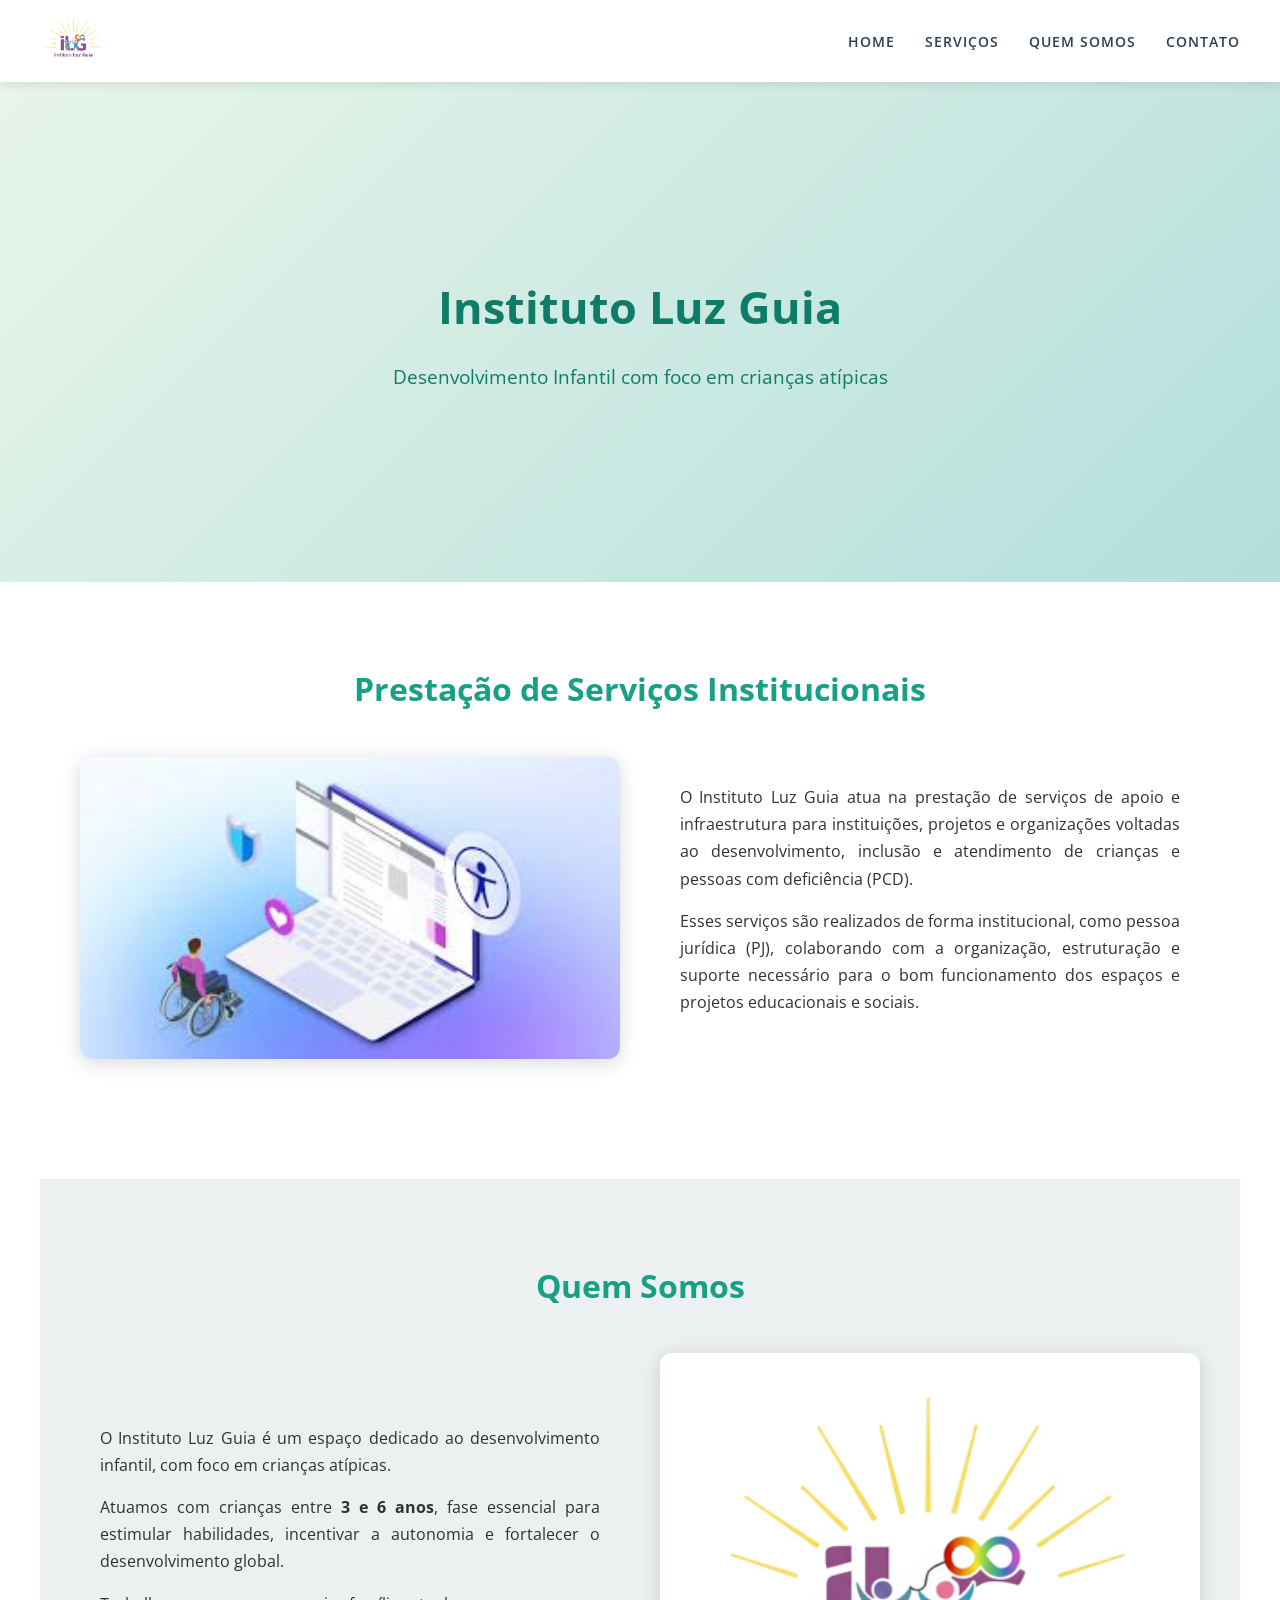
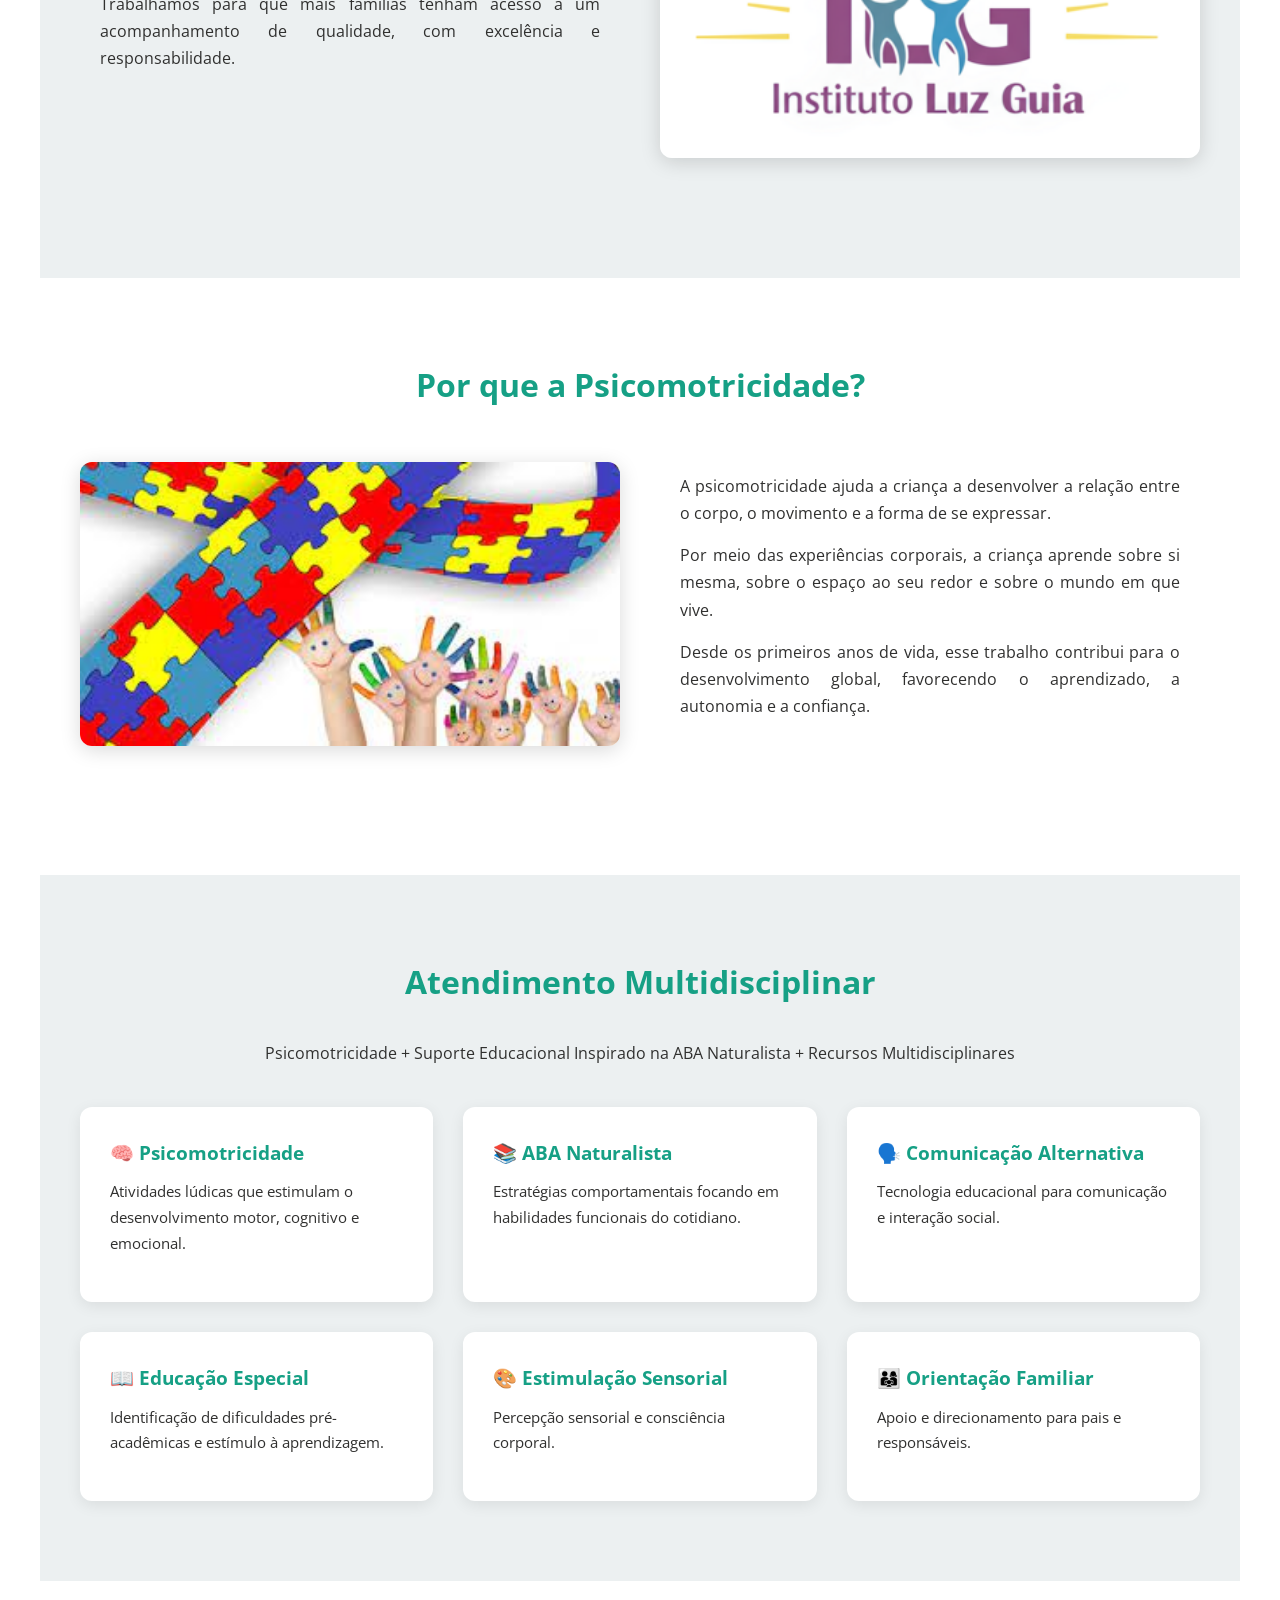
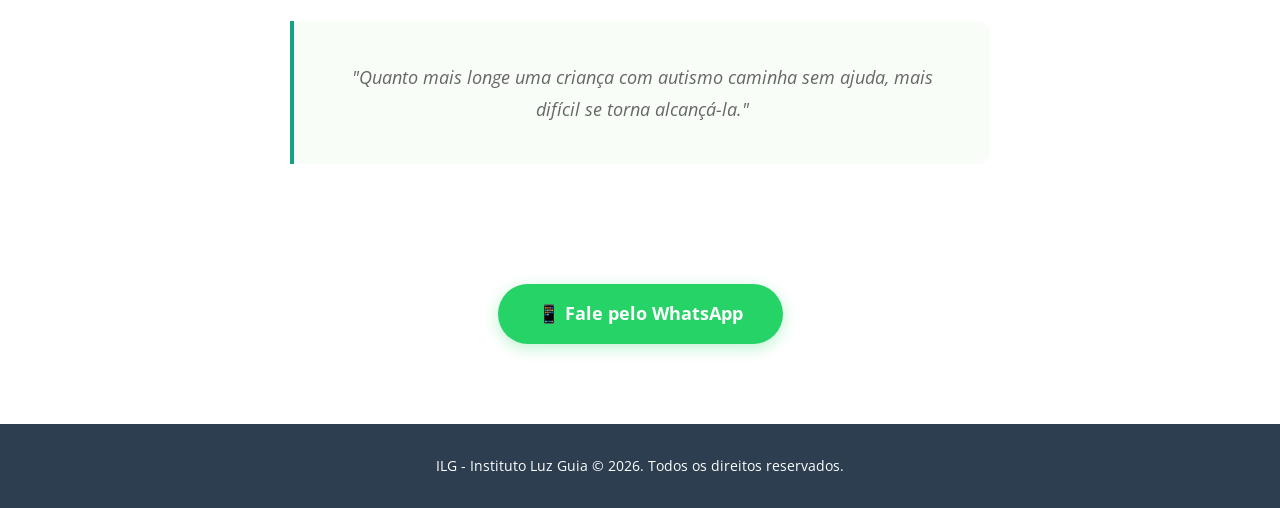
==== index.html @ 70bbbd71 "Force rebuild" ====
<!DOCTYPE html>
<html lang="pt-BR">
<head>
    <meta charset="UTF-8">
    <meta name="viewport" content="width=device-width, initial-scale=1.0">
    <!-- deployed -->
  <title>ILG - Instituto Luz Guia (TEA)</title>
    <link rel="stylesheet" href="style.css">
    <link rel="icon" href="img/logo.png" type="image/png">
</head>
<body>
    <nav class="navbar">
        <div class="logo"><img src="img/logo.png" alt="Instituto Luz Guia"></div>
        <ul>
            <li><a href="./">HOME</a></li>
            <li><a href="./servicos.html">SERVIÇOS</a></li>
            <li><a href="./quem-somos.html">QUEM SOMOS</a></li>
            <li><a href="./contato.html">CONTATO</a></li>
        </ul>
    </nav>

    <section class="hero">
        <h1>Instituto Luz Guia</h1>
        <p>Desenvolvimento Infantil com foco em crianças atípicas</p>
    </section>

    <div class="section">
        <h2>Prestação de Serviços Institucionais</h2>
        <div class="img-section">
            <img src="img/hero.jpg" alt="Instituto Luz Guia">
            <div class="text">
                <p>O Instituto Luz Guia atua na prestação de serviços de apoio e infraestrutura para instituições, projetos e organizações voltadas ao desenvolvimento, inclusão e atendimento de crianças e pessoas com deficiência (PCD).</p>
                <p>Esses serviços são realizados de forma institucional, como pessoa jurídica (PJ), colaborando com a organização, estruturação e suporte necessário para o bom funcionamento dos espaços e projetos educacionais e sociais.</p>
            </div>
        </div>
    </div>

    <div class="section section-alt">
        <h2>Quem Somos</h2>
        <div class="img-section">
            <div class="text">
                <p>O Instituto Luz Guia é um espaço dedicado ao desenvolvimento infantil, com foco em crianças atípicas.</p>
                <p>Atuamos com crianças entre <strong>3 e 6 anos</strong>, fase essencial para estimular habilidades, incentivar a autonomia e fortalecer o desenvolvimento global.</p>
                <p>Trabalhamos para que mais famílias tenham acesso a um acompanhamento de qualidade, com excelência e responsabilidade.</p>
            </div>
            <img src="img/logo-hero.png" alt="Quem Somos">
        </div>
    </div>

    <div class="section">
        <h2>Por que a Psicomotricidade?</h2>
        <div class="img-section">
            <img src="img/sobre.jpg" alt="Psicomotricidade">
            <div class="text">
                <p>A psicomotricidade ajuda a criança a desenvolver a relação entre o corpo, o movimento e a forma de se expressar.</p>
                <p>Por meio das experiências corporais, a criança aprende sobre si mesma, sobre o espaço ao seu redor e sobre o mundo em que vive.</p>
                <p>Desde os primeiros anos de vida, esse trabalho contribui para o desenvolvimento global, favorecendo o aprendizado, a autonomia e a confiança.</p>
            </div>
        </div>
    </div>

    <div class="section section-alt">
        <h2>Atendimento Multidisciplinar</h2>
        <p style="text-align: center; max-width: 800px; margin: 0 auto 30px;">Psicomotricidade + Suporte Educacional Inspirado na ABA Naturalista + Recursos Multidisciplinares</p>
        <div class="cards">
            <div class="card">
                <h3>🧠 Psicomotricidade</h3>
                <p>Atividades lúdicas que estimulam o desenvolvimento motor, cognitivo e emocional.</p>
            </div>
            <div class="card">
                <h3>📚 ABA Naturalista</h3>
                <p>Estratégias comportamentais focando em habilidades funcionais do cotidiano.</p>
            </div>
            <div class="card">
                <h3>🗣️ Comunicação Alternativa</h3>
                <p>Tecnologia educacional para comunicação e interação social.</p>
            </div>
            <div class="card">
                <h3>📖 Educação Especial</h3>
                <p>Identificação de dificuldades pré-acadêmicas e estímulo à aprendizagem.</p>
            </div>
            <div class="card">
                <h3>🎨 Estimulação Sensorial</h3>
                <p>Percepção sensorial e consciência corporal.</p>
            </div>
            <div class="card">
                <h3>👨‍👩‍👧 Orientação Familiar</h3>
                <p>Apoio e direcionamento para pais e responsáveis.</p>
            </div>
        </div>
    </div>

    <div class="quote">
        "Quanto mais longe uma criança com autismo caminha sem ajuda, mais difícil se torna alcançá-la."
    </div>

    <div class="section" style="text-align: center;">
        <a href="https://wa.me/5519996374976" class="btn-whatsapp">📱 Fale pelo WhatsApp</a>
    </div>

    <footer>
        <p>ILG - Instituto Luz Guia © 2026. Todos os direitos reservados.</p>
    </footer>
</body>
</html>
---- style.css ----
@import url('https://fonts.googleapis.com/css2?family=Open+Sans:wght@300;400;600;700&display=swap');

:root {
    --primary: #16a085;
    --primary-dark: #0e7c66;
    --secondary: #2d3e50;
    --accent: #53d791;
    --light: #ecf0f1;
    --dark: #30302F;
    --white: #ffffff;
}

* { margin: 0; padding: 0; box-sizing: border-box; }
body { font-family: 'Open Sans', sans-serif; color: var(--dark); line-height: 1.7; }

/* NAV */
.navbar {
    background: var(--white);
    padding: 12px 40px;
    display: flex;
    justify-content: space-between;
    align-items: center;
    box-shadow: 0 2px 10px rgba(0,0,0,0.1);
    position: sticky;
    top: 0;
    z-index: 1000;
}
.navbar .logo img { height: 50px; }
.navbar ul { list-style: none; display: flex; gap: 30px; }
.navbar ul li a {
    color: var(--secondary);
    text-decoration: none;
    font-weight: 600;
    font-size: 0.9em;
    text-transform: uppercase;
    letter-spacing: 1px;
    transition: color 0.3s;
}
.navbar ul li a:hover { color: var(--primary); }

/* HERO */
.hero {
    position: relative;
    background: linear-gradient(135deg, #e8f5e9, #b2dfdb);
    color: var(--primary-dark);
    text-align: center;
    padding: 100px 20px;
    min-height: 500px;
    display: flex;
    flex-direction: column;
    justify-content: center;
}
.hero h1 {
    font-size: 2.8em;
    margin-bottom: 15px;
    font-weight: 700;
    color: var(--primary-dark);
}
.hero p {
    font-size: 1.2em;
    max-width: 700px;
    margin: 0 auto;
    line-height: 1.8;
}

/* SECTIONS */
.section {
    padding: 80px 40px;
    max-width: 1200px;
    margin: 0 auto;
}
.section-alt {
    background: var(--light);
}
.section h2 {
    color: var(--primary);
    font-size: 2em;
    margin-bottom: 30px;
    text-align: center;
    font-weight: 700;
}
.section p {
    margin-bottom: 15px;
    text-align: justify;
    font-size: 1em;
}

/* CARDS */
.cards {
    display: grid;
    grid-template-columns: repeat(auto-fit, minmax(300px, 1fr));
    gap: 30px;
    margin-top: 40px;
}
.card {
    background: var(--white);
    border-radius: 12px;
    padding: 30px;
    box-shadow: 0 4px 15px rgba(0,0,0,0.08);
    transition: transform 0.3s;
}
.card:hover { transform: translateY(-5px); }
.card h3 { color: var(--primary); margin-bottom: 10px; font-size: 1.2em; }
.card p { font-size: 0.95em; text-align: left; }

/* IMAGE SECTION */
.img-section {
    display: grid;
    grid-template-columns: 1fr 1fr;
    gap: 40px;
    align-items: center;
    margin: 40px 0;
}
.img-section img {
    width: 100%;
    border-radius: 12px;
    box-shadow: 0 4px 20px rgba(0,0,0,0.15);
}
.img-section .text { padding: 20px; }

/* STEPS */
.step {
    background: var(--white);
    border-left: 4px solid var(--primary);
    padding: 25px 30px;
    margin-bottom: 20px;
    border-radius: 0 12px 12px 0;
    box-shadow: 0 2px 10px rgba(0,0,0,0.05);
}
.step h3 { color: var(--primary); margin-bottom: 8px; }

/* PROFILE */
.profile-box {
    background: linear-gradient(135deg, #f0faf6, #e0f5eb);
    border-radius: 16px;
    padding: 40px;
    margin: 40px 0;
}
.profile-box h3 { color: var(--primary); font-size: 1.4em; margin-bottom: 5px; }
.profile-box .cargo { color: #666; font-style: italic; margin-bottom: 20px; }
.formacoes {
    display: grid;
    grid-template-columns: repeat(auto-fit, minmax(250px, 1fr));
    gap: 15px;
    margin-top: 15px;
}
.formacao {
    background: var(--white);
    padding: 15px;
    border-radius: 8px;
    border: 1px solid #d4e8d6;
}
.formacao strong { color: var(--primary); }

/* BUTTONS */
.btn-whatsapp {
    display: inline-block;
    background: #25D366;
    color: var(--white);
    padding: 15px 40px;
    border-radius: 30px;
    text-decoration: none;
    font-size: 1.1em;
    font-weight: 700;
    transition: background 0.3s;
    box-shadow: 0 4px 15px rgba(37,211,102,0.3);
}
.btn-whatsapp:hover { background: #128C7E; }

/* QUOTE */
.quote {
    font-style: italic;
    color: #666;
    text-align: center;
    padding: 40px;
    font-size: 1.15em;
    border-left: 4px solid var(--primary);
    margin: 40px auto;
    max-width: 700px;
    background: #f8fdf8;
    border-radius: 0 12px 12px 0;
}

/* CONTACT */
.contact-box {
    background: var(--light);
    border-radius: 16px;
    padding: 40px;
    margin: 30px 0;
    text-align: center;
}
.contact-box p { margin-bottom: 10px; text-align: center; }
.contact-box strong { color: var(--primary); }

/* FOOTER */
footer {
    background: var(--secondary);
    color: var(--white);
    text-align: center;
    padding: 30px;
    font-size: 0.9em;
}

/* RESPONSIVE */
@media (max-width: 768px) {
    .navbar { flex-direction: column; gap: 15px; padding: 15px; }
    .navbar ul { flex-wrap: wrap; justify-content: center; gap: 15px; }
    .hero h1 { font-size: 2em; }
    .img-section { grid-template-columns: 1fr; }
    .section { padding: 40px 20px; }
}
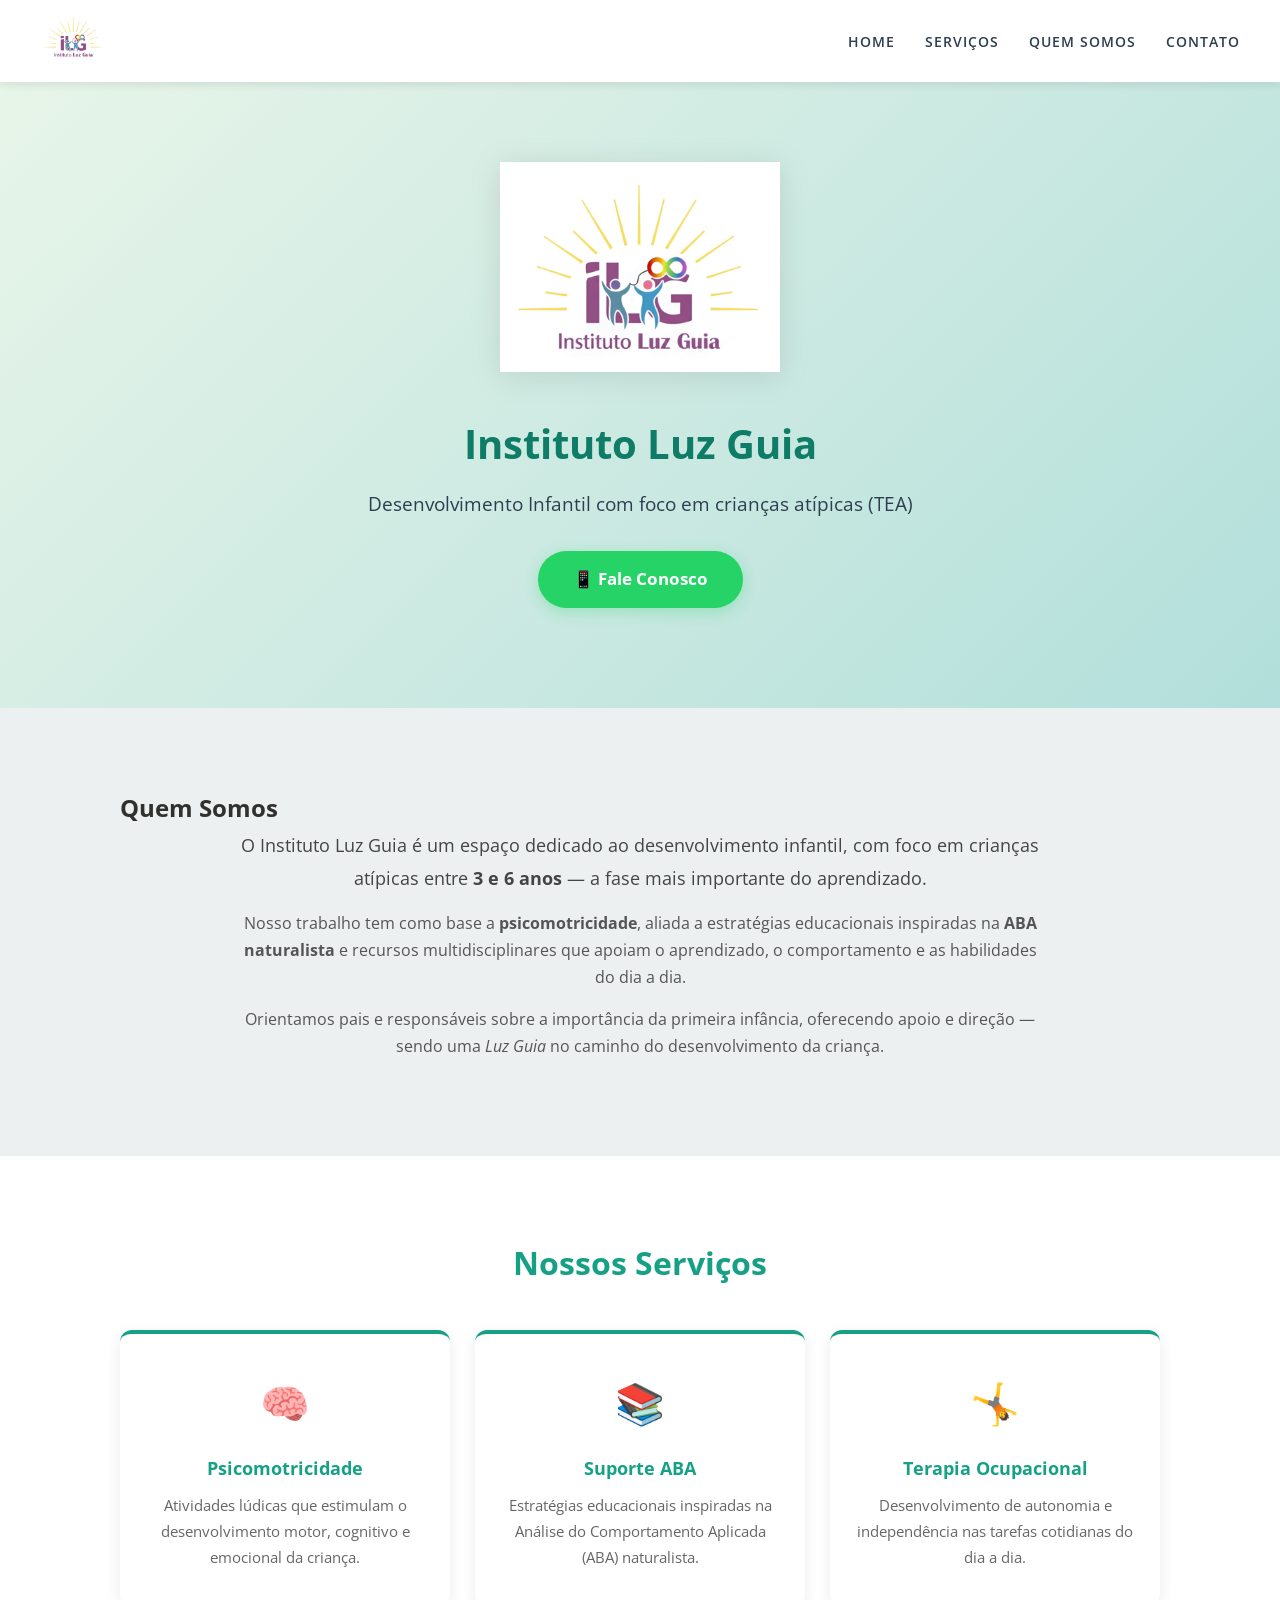
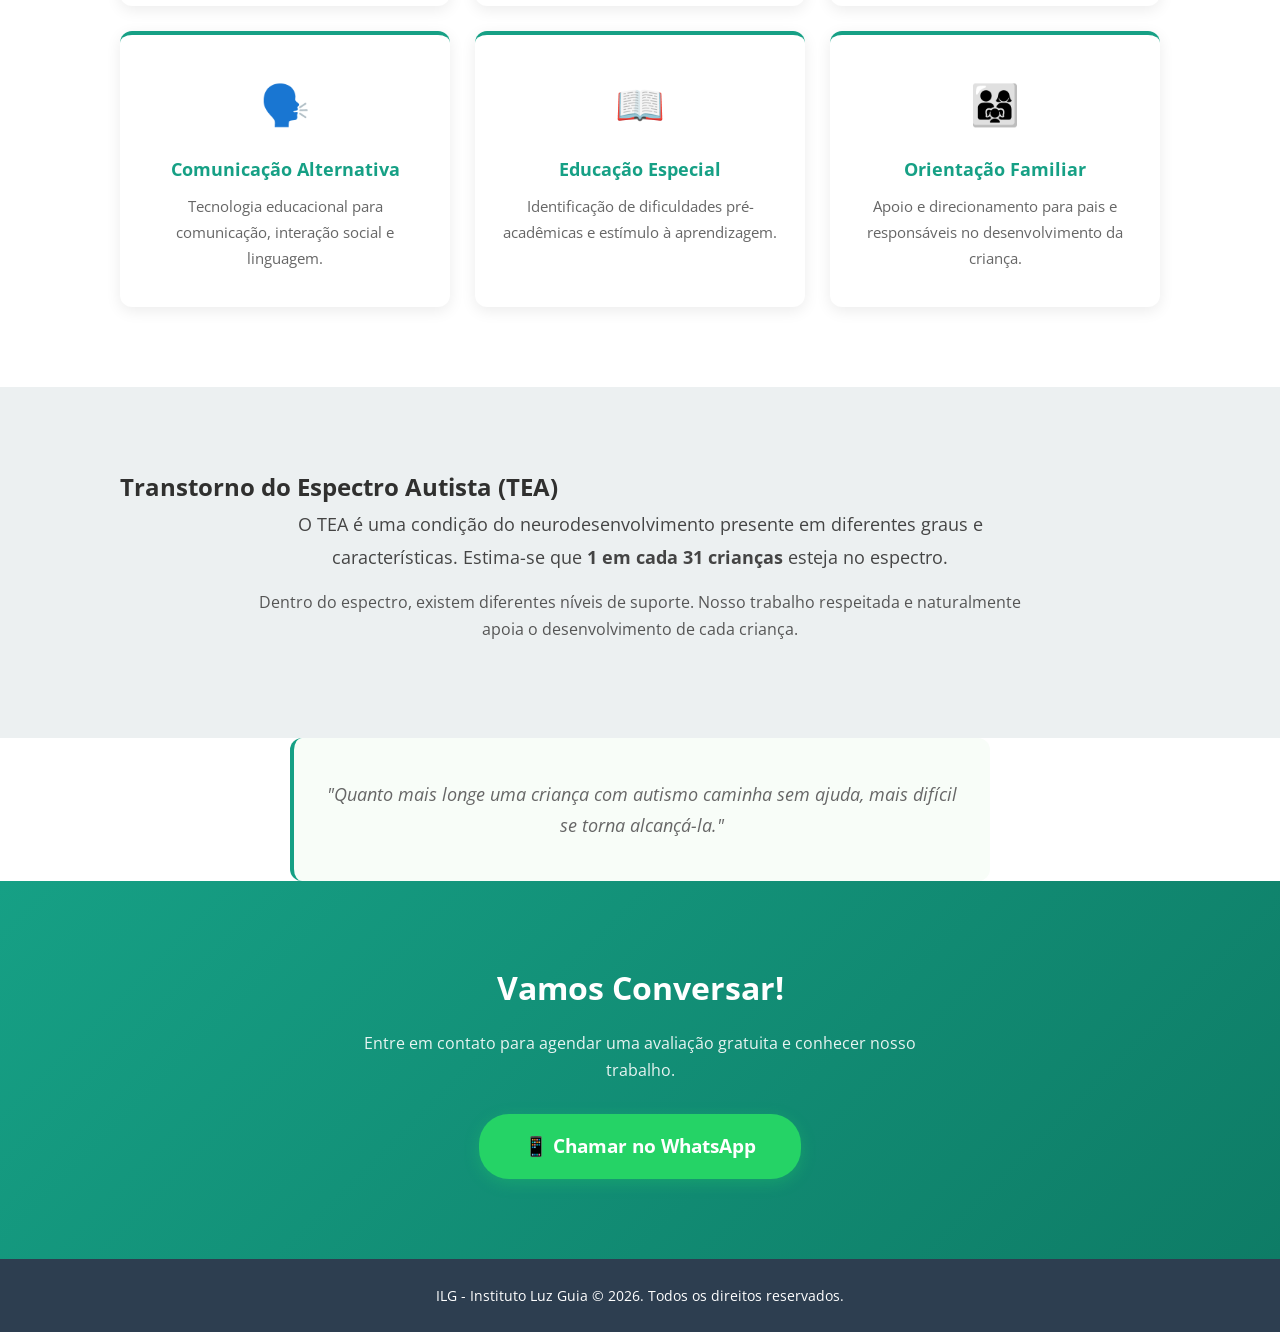
==== commit 9d398023: "Refeito: landing page única, clean, inspirado no site oficial" ====
--- a/index.html
+++ b/index.html
@@ -3,103 +3,124 @@
 <head>
     <meta charset="UTF-8">
     <meta name="viewport" content="width=device-width, initial-scale=1.0">
-    <!-- deployed -->
-  <title>ILG - Instituto Luz Guia (TEA)</title>
+    <title>ILG - Instituto Luz Guia (TEA)</title>
     <link rel="stylesheet" href="style.css">
     <link rel="icon" href="img/logo.png" type="image/png">
 </head>
 <body>
+
+    <!-- NAV -->
     <nav class="navbar">
         <div class="logo"><img src="img/logo.png" alt="Instituto Luz Guia"></div>
         <ul>
-            <li><a href="./">HOME</a></li>
-            <li><a href="./servicos.html">SERVIÇOS</a></li>
-            <li><a href="./quem-somos.html">QUEM SOMOS</a></li>
-            <li><a href="./contato.html">CONTATO</a></li>
+            <li><a href="#home">HOME</a></li>
+            <li><a href="#servicos">SERVIÇOS</a></li>
+            <li><a href="#sobre">QUEM SOMOS</a></li>
+            <li><a href="#contato">CONTATO</a></li>
         </ul>
     </nav>
 
-    <section class="hero">
+    <!-- HERO -->
+    <section class="hero" id="home">
+        <img src="img/logo-hero.png" alt="Instituto Luz Guia" class="hero-logo">
         <h1>Instituto Luz Guia</h1>
-        <p>Desenvolvimento Infantil com foco em crianças atípicas</p>
+        <p>Desenvolvimento Infantil com foco em crianças atípicas (TEA)</p>
+        <a href="https://wa.me/5519996374976" class="btn-whatsapp">📱 Fale Conosco</a>
     </section>
 
-    <div class="section">
-        <h2>Prestação de Serviços Institucionais</h2>
-        <div class="img-section">
-            <img src="img/hero.jpg" alt="Instituto Luz Guia">
-            <div class="text">
-                <p>O Instituto Luz Guia atua na prestação de serviços de apoio e infraestrutura para instituições, projetos e organizações voltadas ao desenvolvimento, inclusão e atendimento de crianças e pessoas com deficiência (PCD).</p>
-                <p>Esses serviços são realizados de forma institucional, como pessoa jurídica (PJ), colaborando com a organização, estruturação e suporte necessário para o bom funcionamento dos espaços e projetos educacionais e sociais.</p>
+    <!-- SOBRE - RESUMO -->
+    <section class="section-light" id="sobre">
+        <div class="container">
+            <h2>Quem Somos</h2>
+            <p class="lead">O Instituto Luz Guia é um espaço dedicado ao desenvolvimento infantil, com foco em crianças atípicas entre <strong>3 e 6 anos</strong> — a fase mais importante do aprendizado.</p>
+            <p>Nosso trabalho tem como base a <strong>psicomotricidade</strong>, aliada a estratégias educacionais inspiradas na <strong>ABA naturalista</strong> e recursos multidisciplinares que apoiam o aprendizado, o comportamento e as habilidades do dia a dia.</p>
+            <p>Orientamos pais e responsáveis sobre a importância da primeira infância, oferecendo apoio e direção — sendo uma <em>Luz Guia</em> no caminho do desenvolvimento da criança.</p>
+        </div>
+    </section>
+
+    <!-- SERVIÇOS -->
+    <section class="section" id="servicos">
+        <div class="container">
+            <h2>Nossos Serviços</h2>
+            <div class="cards-grid">
+
+                <div class="card">
+                    <div class="card-icon">🧠</div>
+                    <h3>Psicomotricidade</h3>
+                    <p>Atividades lúdicas que estimulam o desenvolvimento motor, cognitivo e emocional da criança.</p>
+                </div>
+
+                <div class="card">
+                    <div class="card-icon">📚</div>
+                    <h3>Suporte ABA</h3>
+                    <p>Estratégias educacionais inspiradas na Análise do Comportamento Aplicada (ABA) naturalista.</p>
+                </div>
+
+                <div class="card">
+                    <div class="card-icon">🤸</div>
+                    <h3>Terapia Ocupacional</h3>
+                    <p>Desenvolvimento de autonomia e independência nas tarefas cotidianas do dia a dia.</p>
+                </div>
+
+                <div class="card">
+                    <div class="card-icon">🗣️</div>
+                    <h3>Comunicação Alternativa</h3>
+                    <p>Tecnologia educacional para comunicação, interação social e linguagem.</p>
+                </div>
+
+                <div class="card">
+                    <div class="card-icon">📖</div>
+                    <h3>Educação Especial</h3>
+                    <p>Identificação de dificuldades pré-acadêmicas e estímulo à aprendizagem.</p>
+                </div>
+
+                <div class="card">
+                    <div class="card-icon">👨‍👩‍👧</div>
+                    <h3>Orientação Familiar</h3>
+                    <p>Apoio e direcionamento para pais e responsáveis no desenvolvimento da criança.</p>
+                </div>
+
             </div>
         </div>
-    </div>
+    </section>
 
-    <div class="section section-alt">
-        <h2>Quem Somos</h2>
-        <div class="img-section">
-            <div class="text">
-                <p>O Instituto Luz Guia é um espaço dedicado ao desenvolvimento infantil, com foco em crianças atípicas.</p>
-                <p>Atuamos com crianças entre <strong>3 e 6 anos</strong>, fase essencial para estimular habilidades, incentivar a autonomia e fortalecer o desenvolvimento global.</p>
-                <p>Trabalhamos para que mais famílias tenham acesso a um acompanhamento de qualidade, com excelência e responsabilidade.</p>
-            </div>
-            <img src="img/logo-hero.png" alt="Quem Somos">
+    <!-- TEA -->
+    <section class="section-light">
+        <div class="container">
+            <h2>Transtorno do Espectro Autista (TEA)</h2>
+            <p class="lead">O TEA é uma condição do neurodesenvolvimento presente em diferentes graus e características. Estima-se que <strong>1 em cada 31 crianças</strong> esteja no espectro.</p>
+            <p>Dentro do espectro, existem diferentes níveis de suporte. Nosso trabalho respeitada e naturalmente apoia o desenvolvimento de cada criança.</p>
         </div>
-    </div>
+    </section>
 
-    <div class="section">
-        <h2>Por que a Psicomotricidade?</h2>
-        <div class="img-section">
-            <img src="img/sobre.jpg" alt="Psicomotricidade">
-            <div class="text">
-                <p>A psicomotricidade ajuda a criança a desenvolver a relação entre o corpo, o movimento e a forma de se expressar.</p>
-                <p>Por meio das experiências corporais, a criança aprende sobre si mesma, sobre o espaço ao seu redor e sobre o mundo em que vive.</p>
-                <p>Desde os primeiros anos de vida, esse trabalho contribui para o desenvolvimento global, favorecendo o aprendizado, a autonomia e a confiança.</p>
-            </div>
-        </div>
-    </div>
-
-    <div class="section section-alt">
-        <h2>Atendimento Multidisciplinar</h2>
-        <p style="text-align: center; max-width: 800px; margin: 0 auto 30px;">Psicomotricidade + Suporte Educacional Inspirado na ABA Naturalista + Recursos Multidisciplinares</p>
-        <div class="cards">
-            <div class="card">
-                <h3>🧠 Psicomotricidade</h3>
-                <p>Atividades lúdicas que estimulam o desenvolvimento motor, cognitivo e emocional.</p>
-            </div>
-            <div class="card">
-                <h3>📚 ABA Naturalista</h3>
-                <p>Estratégias comportamentais focando em habilidades funcionais do cotidiano.</p>
-            </div>
-            <div class="card">
-                <h3>🗣️ Comunicação Alternativa</h3>
-                <p>Tecnologia educacional para comunicação e interação social.</p>
-            </div>
-            <div class="card">
-                <h3>📖 Educação Especial</h3>
-                <p>Identificação de dificuldades pré-acadêmicas e estímulo à aprendizagem.</p>
-            </div>
-            <div class="card">
-                <h3>🎨 Estimulação Sensorial</h3>
-                <p>Percepção sensorial e consciência corporal.</p>
-            </div>
-            <div class="card">
-                <h3>👨‍👩‍👧 Orientação Familiar</h3>
-                <p>Apoio e direcionamento para pais e responsáveis.</p>
-            </div>
-        </div>
-    </div>
-
+    <!-- CITAÇÃO -->
     <div class="quote">
         "Quanto mais longe uma criança com autismo caminha sem ajuda, mais difícil se torna alcançá-la."
     </div>
 
-    <div class="section" style="text-align: center;">
-        <a href="https://wa.me/5519996374976" class="btn-whatsapp">📱 Fale pelo WhatsApp</a>
-    </div>
+    <!-- CONTATO -->
+    <section class="section-cta" id="contato">
+        <div class="container">
+            <h2>Vamos Conversar!</h2>
+            <p>Entre em contato para agendar uma avaliação gratuita e conhecer nosso trabalho.</p>
+            <a href="https://wa.me/5519996374976" class="btn-whatsapp-cta">📱 Chamar no WhatsApp</a>
+        </div>
+    </section>
 
     <footer>
         <p>ILG - Instituto Luz Guia © 2026. Todos os direitos reservados.</p>
     </footer>
+
+    <script>
+        // Smooth scroll for nav links
+        document.querySelectorAll('a[href^="#"]').forEach(a => {
+            a.addEventListener('click', e => {
+                e.preventDefault();
+                const target = document.querySelector(a.getAttribute('href'));
+                if (target) target.scrollIntoView({ behavior: 'smooth' });
+            });
+        });
+    </script>
+
 </body>
 </html>
--- a/style.css
+++ b/style.css
@@ -40,172 +40,151 @@
 
 /* HERO */
 .hero {
-    position: relative;
     background: linear-gradient(135deg, #e8f5e9, #b2dfdb);
     color: var(--primary-dark);
     text-align: center;
-    padding: 100px 20px;
-    min-height: 500px;
-    display: flex;
-    flex-direction: column;
-    justify-content: center;
+    padding: 80px 20px 100px;
+}
+.hero-logo {
+    width: 280px;
+    max-width: 80%;
+    margin-bottom: 30px;
+    filter: drop-shadow(0 4px 15px rgba(0,0,0,0.1));
 }
 .hero h1 {
-    font-size: 2.8em;
-    margin-bottom: 15px;
+    font-size: 2.5em;
     font-weight: 700;
-    color: var(--primary-dark);
+    margin-bottom: 10px;
 }
 .hero p {
     font-size: 1.2em;
-    max-width: 700px;
-    margin: 0 auto;
-    line-height: 1.8;
+    margin-bottom: 30px;
+    color: var(--secondary);
 }
-
-/* SECTIONS */
-.section {
-    padding: 80px 40px;
-    max-width: 1200px;
-    margin: 0 auto;
-}
-.section-alt {
-    background: var(--light);
-}
-.section h2 {
-    color: var(--primary);
-    font-size: 2em;
-    margin-bottom: 30px;
-    text-align: center;
-    font-weight: 700;
-}
-.section p {
-    margin-bottom: 15px;
-    text-align: justify;
-    font-size: 1em;
-}
-
-/* CARDS */
-.cards {
-    display: grid;
-    grid-template-columns: repeat(auto-fit, minmax(300px, 1fr));
-    gap: 30px;
-    margin-top: 40px;
-}
-.card {
-    background: var(--white);
-    border-radius: 12px;
-    padding: 30px;
-    box-shadow: 0 4px 15px rgba(0,0,0,0.08);
-    transition: transform 0.3s;
-}
-.card:hover { transform: translateY(-5px); }
-.card h3 { color: var(--primary); margin-bottom: 10px; font-size: 1.2em; }
-.card p { font-size: 0.95em; text-align: left; }
-
-/* IMAGE SECTION */
-.img-section {
-    display: grid;
-    grid-template-columns: 1fr 1fr;
-    gap: 40px;
-    align-items: center;
-    margin: 40px 0;
-}
-.img-section img {
-    width: 100%;
-    border-radius: 12px;
-    box-shadow: 0 4px 20px rgba(0,0,0,0.15);
-}
-.img-section .text { padding: 20px; }
-
-/* STEPS */
-.step {
-    background: var(--white);
-    border-left: 4px solid var(--primary);
-    padding: 25px 30px;
-    margin-bottom: 20px;
-    border-radius: 0 12px 12px 0;
-    box-shadow: 0 2px 10px rgba(0,0,0,0.05);
-}
-.step h3 { color: var(--primary); margin-bottom: 8px; }
-
-/* PROFILE */
-.profile-box {
-    background: linear-gradient(135deg, #f0faf6, #e0f5eb);
-    border-radius: 16px;
-    padding: 40px;
-    margin: 40px 0;
-}
-.profile-box h3 { color: var(--primary); font-size: 1.4em; margin-bottom: 5px; }
-.profile-box .cargo { color: #666; font-style: italic; margin-bottom: 20px; }
-.formacoes {
-    display: grid;
-    grid-template-columns: repeat(auto-fit, minmax(250px, 1fr));
-    gap: 15px;
-    margin-top: 15px;
-}
-.formacao {
-    background: var(--white);
-    padding: 15px;
-    border-radius: 8px;
-    border: 1px solid #d4e8d6;
-}
-.formacao strong { color: var(--primary); }
 
 /* BUTTONS */
 .btn-whatsapp {
     display: inline-block;
     background: #25D366;
     color: var(--white);
-    padding: 15px 40px;
+    padding: 14px 35px;
     border-radius: 30px;
     text-decoration: none;
-    font-size: 1.1em;
+    font-size: 1.05em;
     font-weight: 700;
-    transition: background 0.3s;
+    transition: background 0.3s, transform 0.2s;
     box-shadow: 0 4px 15px rgba(37,211,102,0.3);
 }
-.btn-whatsapp:hover { background: #128C7E; }
+.btn-whatsapp:hover { background: #128C7E; transform: translateY(-2px); }
+
+.btn-whatsapp-cta {
+    display: inline-block;
+    background: #25D366;
+    color: var(--white);
+    padding: 16px 45px;
+    border-radius: 30px;
+    text-decoration: none;
+    font-size: 1.2em;
+    font-weight: 700;
+    transition: background 0.3s, transform 0.2s;
+    box-shadow: 0 4px 15px rgba(37,211,102,0.3);
+}
+.btn-whatsapp-cta:hover { background: #128C7E; transform: translateY(-2px); }
+
+/* SECTIONS */
+.container { max-width: 1100px; margin: 0 auto; padding: 0 30px; }
+
+.section {
+    padding: 80px 0;
+    background: var(--white);
+}
+.section-light {
+    padding: 80px 0;
+    background: var(--light);
+}
+
+.section h2 {
+    color: var(--primary);
+    font-size: 2em;
+    margin-bottom: 30px;
+    font-weight: 700;
+    text-align: center;
+}
+
+.section p, .section-light p {
+    max-width: 800px;
+    margin: 0 auto 15px;
+    text-align: center;
+    font-size: 1em;
+    color: #555;
+}
+.lead {
+    font-size: 1.15em !important;
+    line-height: 1.8 !important;
+    color: #444 !important;
+}
+
+/* CARDS GRID */
+.cards-grid {
+    display: grid;
+    grid-template-columns: repeat(auto-fit, minmax(280px, 1fr));
+    gap: 25px;
+    margin-top: 40px;
+}
+.card {
+    background: var(--white);
+    border-radius: 12px;
+    padding: 35px 25px;
+    box-shadow: 0 4px 15px rgba(0,0,0,0.08);
+    transition: transform 0.3s, box-shadow 0.3s;
+    text-align: center;
+    border-top: 4px solid var(--primary);
+}
+.card:hover { transform: translateY(-5px); box-shadow: 0 8px 25px rgba(0,0,0,0.12); }
+.card-icon { font-size: 2.5em; margin-bottom: 15px; }
+.card h3 { color: var(--primary); margin-bottom: 10px; font-size: 1.15em; }
+.card p { font-size: 0.95em; color: #666; margin: 0; text-align: center; }
 
 /* QUOTE */
 .quote {
     font-style: italic;
     color: #666;
     text-align: center;
-    padding: 40px;
+    padding: 40px 30px;
     font-size: 1.15em;
+    max-width: 700px;
+    margin: 0 auto;
+    background: #f8fdf8;
+    border-radius: 12px;
     border-left: 4px solid var(--primary);
-    margin: 40px auto;
-    max-width: 700px;
-    background: #f8fdf8;
-    border-radius: 0 12px 12px 0;
 }
 
-/* CONTACT */
-.contact-box {
-    background: var(--light);
-    border-radius: 16px;
-    padding: 40px;
-    margin: 30px 0;
+/* CTA SECTION */
+.section-cta {
+    background: linear-gradient(135deg, var(--primary), var(--primary-dark));
+    padding: 80px 30px;
     text-align: center;
+    color: var(--white);
 }
-.contact-box p { margin-bottom: 10px; text-align: center; }
-.contact-box strong { color: var(--primary); }
+.section-cta h2 { color: var(--white); font-size: 2em; margin-bottom: 15px; }
+.section-cta p { color: rgba(255,255,255,0.9); margin-bottom: 30px; max-width: 600px; margin-left: auto; margin-right: auto; }
 
 /* FOOTER */
 footer {
     background: var(--secondary);
     color: var(--white);
     text-align: center;
-    padding: 30px;
-    font-size: 0.9em;
+    padding: 25px;
+    font-size: 0.85em;
 }
 
 /* RESPONSIVE */
 @media (max-width: 768px) {
-    .navbar { flex-direction: column; gap: 15px; padding: 15px; }
-    .navbar ul { flex-wrap: wrap; justify-content: center; gap: 15px; }
-    .hero h1 { font-size: 2em; }
-    .img-section { grid-template-columns: 1fr; }
-    .section { padding: 40px 20px; }
+    .navbar { flex-direction: column; gap: 12px; padding: 15px; }
+    .navbar ul { flex-wrap: wrap; justify-content: center; gap: 12px; }
+    .hero h1 { font-size: 1.8em; }
+    .hero-logo { width: 200px; }
+    .section h2 { font-size: 1.6em; }
+    .cards-grid { grid-template-columns: 1fr; }
+    .quote { margin: 0 20px; }
 }
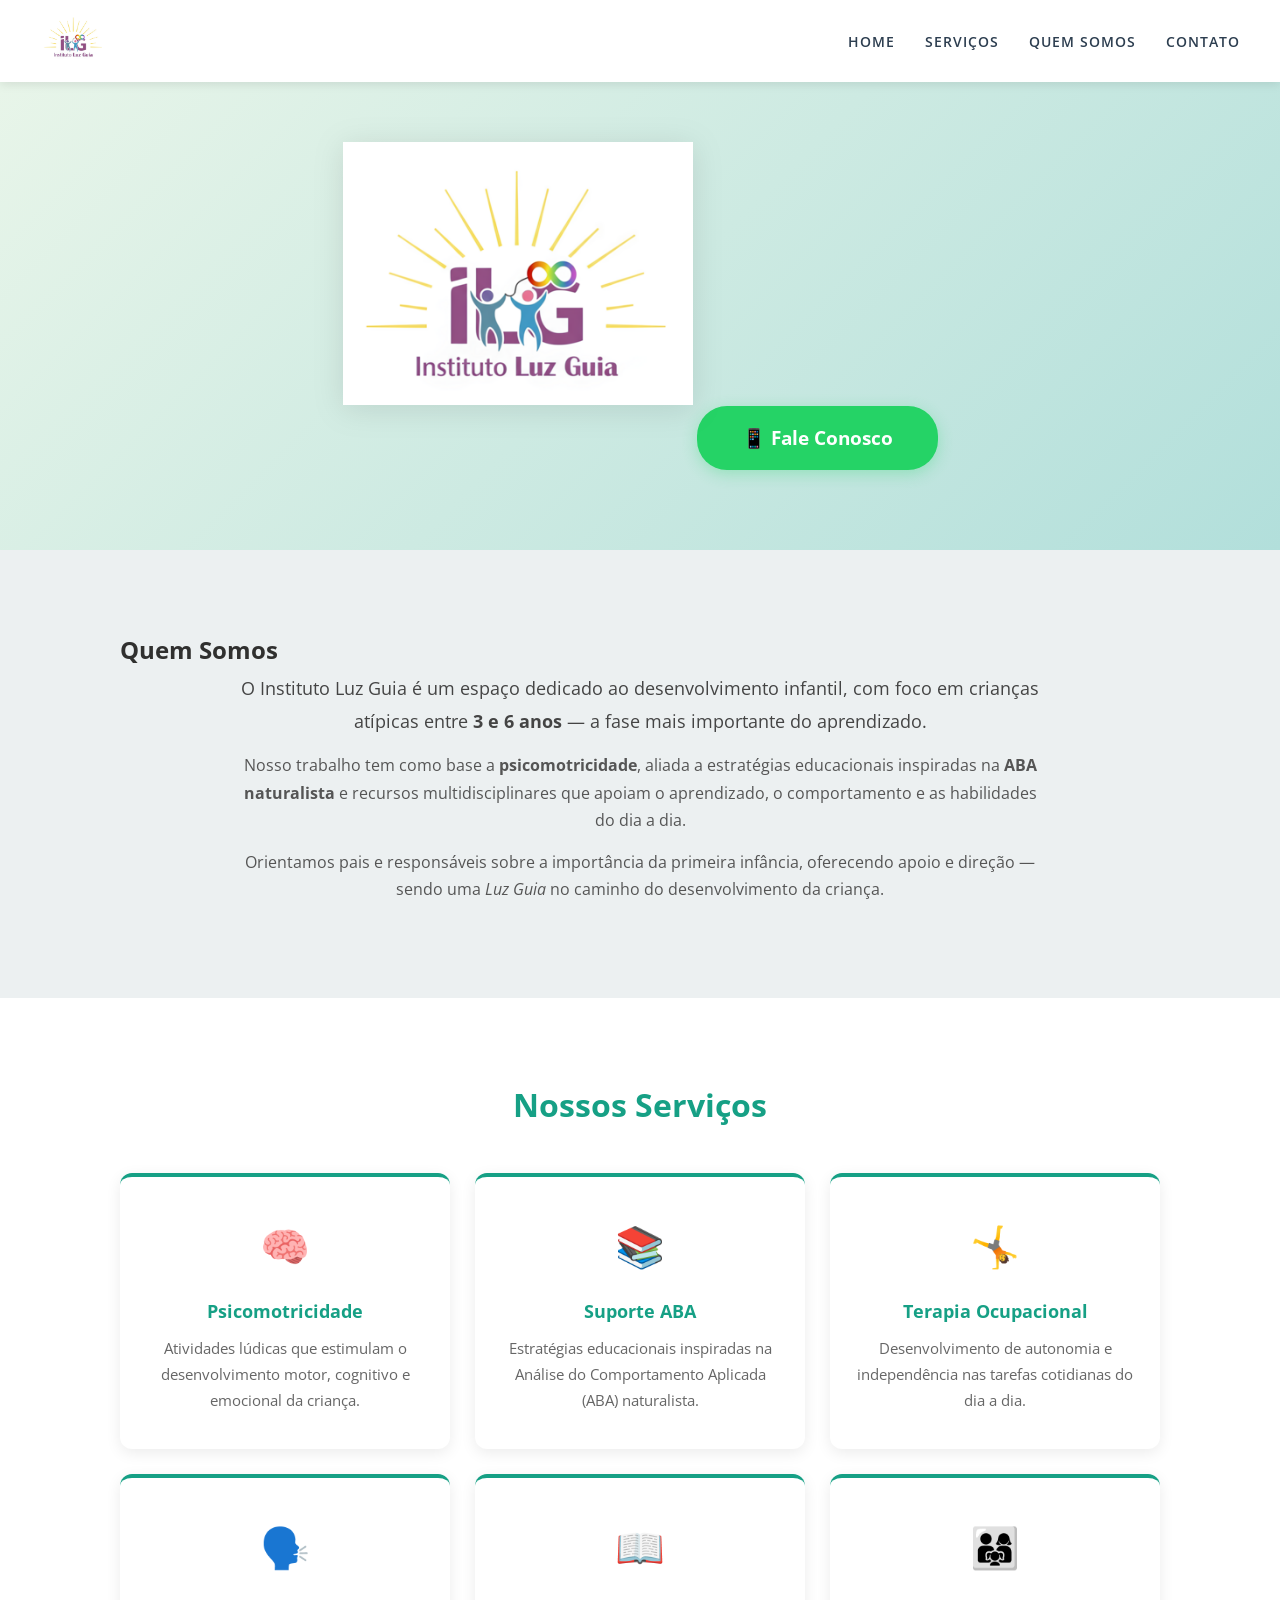
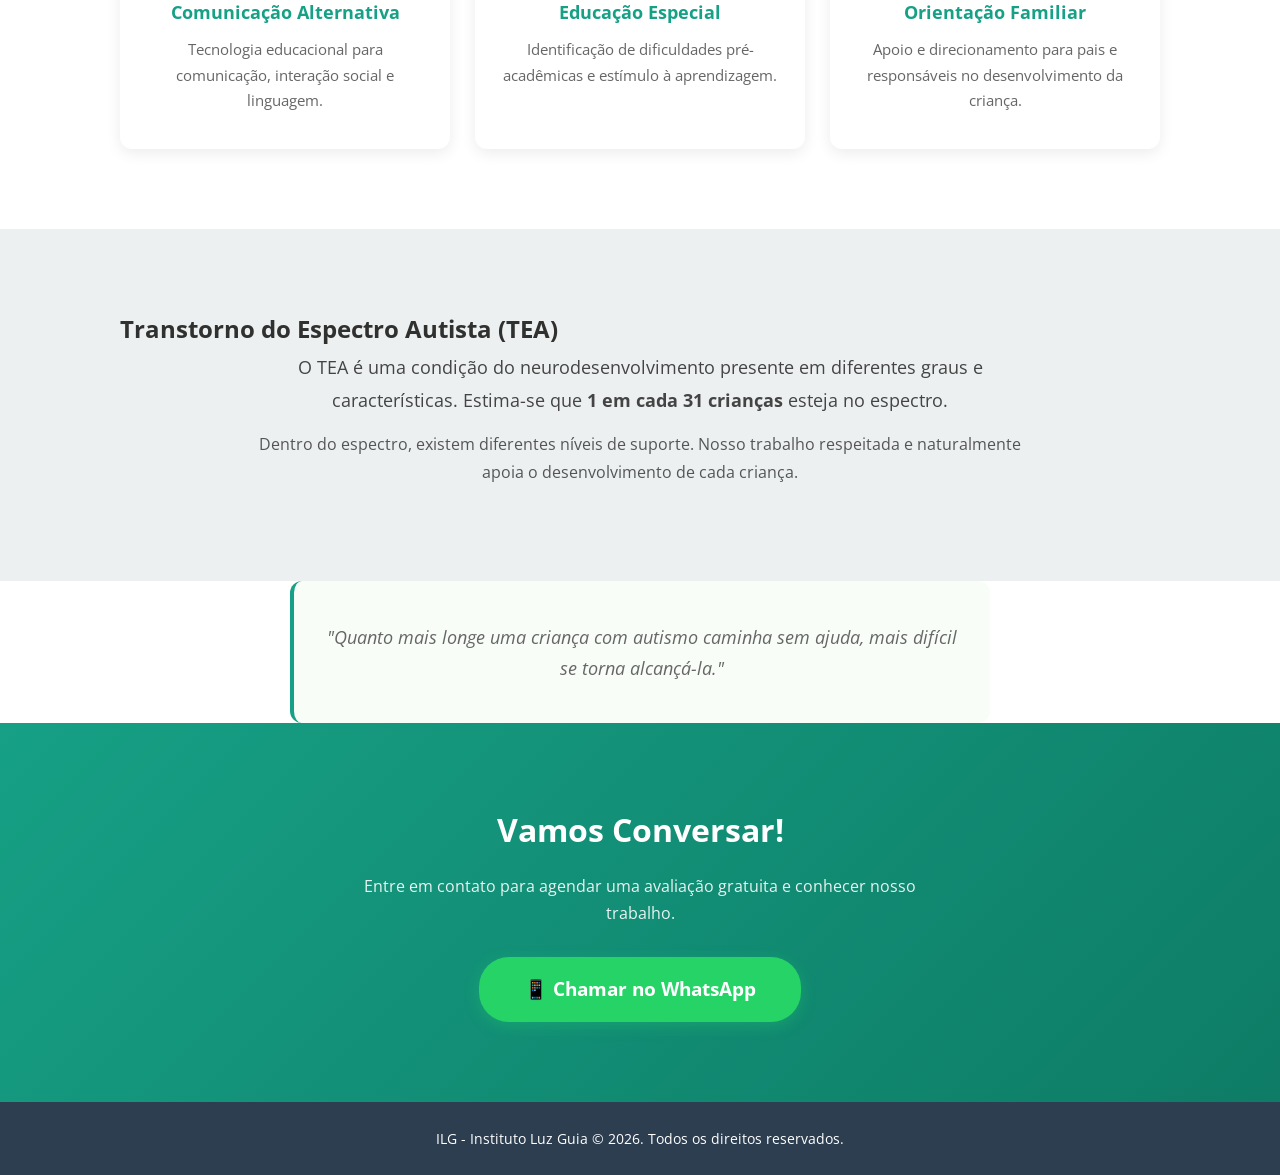
==== commit bb9b4083: "Hero: só logo, sem texto" ====
--- a/index.html
+++ b/index.html
@@ -23,9 +23,7 @@
     <!-- HERO -->
     <section class="hero" id="home">
         <img src="img/logo-hero.png" alt="Instituto Luz Guia" class="hero-logo">
-        <h1>Instituto Luz Guia</h1>
-        <p>Desenvolvimento Infantil com foco em crianças atípicas (TEA)</p>
-        <a href="https://wa.me/5519996374976" class="btn-whatsapp">📱 Fale Conosco</a>
+        <a href="https://wa.me/5519996374976" class="btn-whatsapp-cta">📱 Fale Conosco</a>
     </section>
 
     <!-- SOBRE - RESUMO -->
--- a/style.css
+++ b/style.css
@@ -43,12 +43,12 @@
     background: linear-gradient(135deg, #e8f5e9, #b2dfdb);
     color: var(--primary-dark);
     text-align: center;
-    padding: 80px 20px 100px;
+    padding: 60px 20px 80px;
 }
 .hero-logo {
-    width: 280px;
+    width: 350px;
     max-width: 80%;
-    margin-bottom: 30px;
+    margin-bottom: 40px;
     filter: drop-shadow(0 4px 15px rgba(0,0,0,0.1));
 }
 .hero h1 {
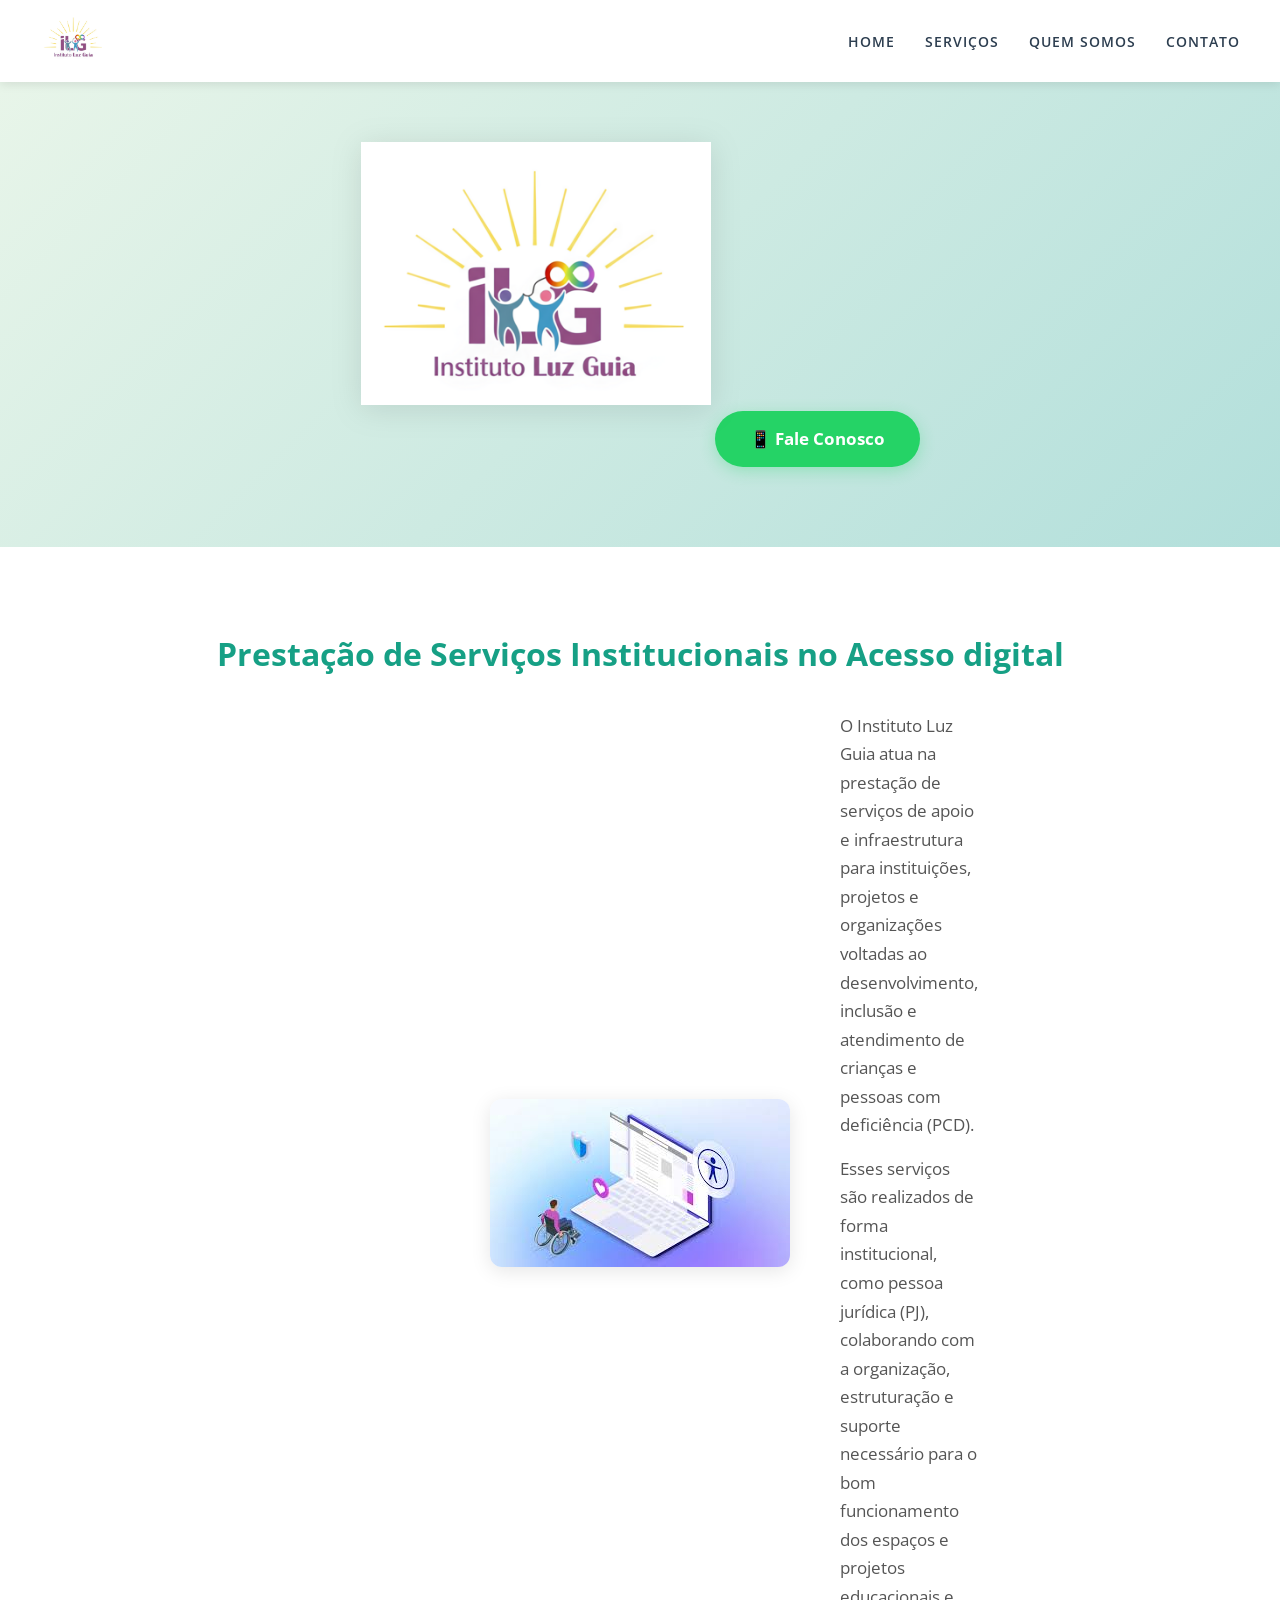
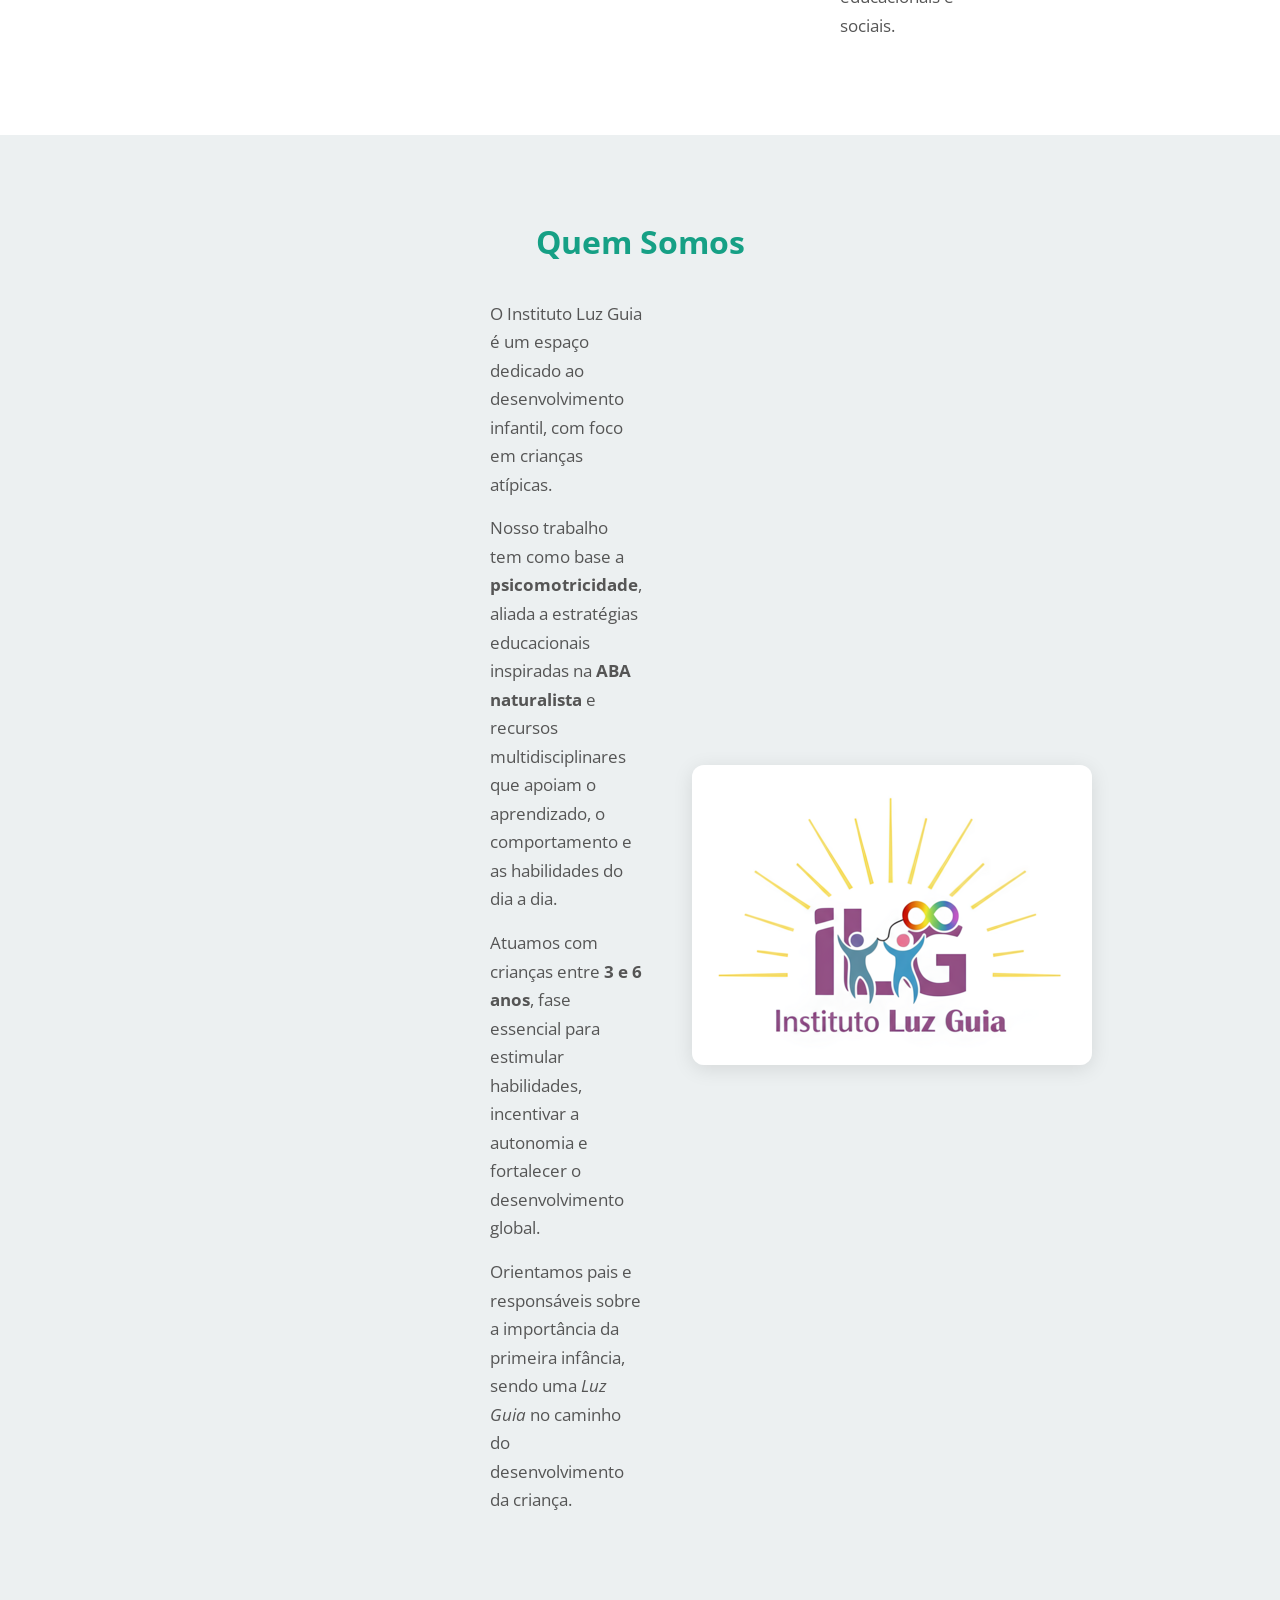
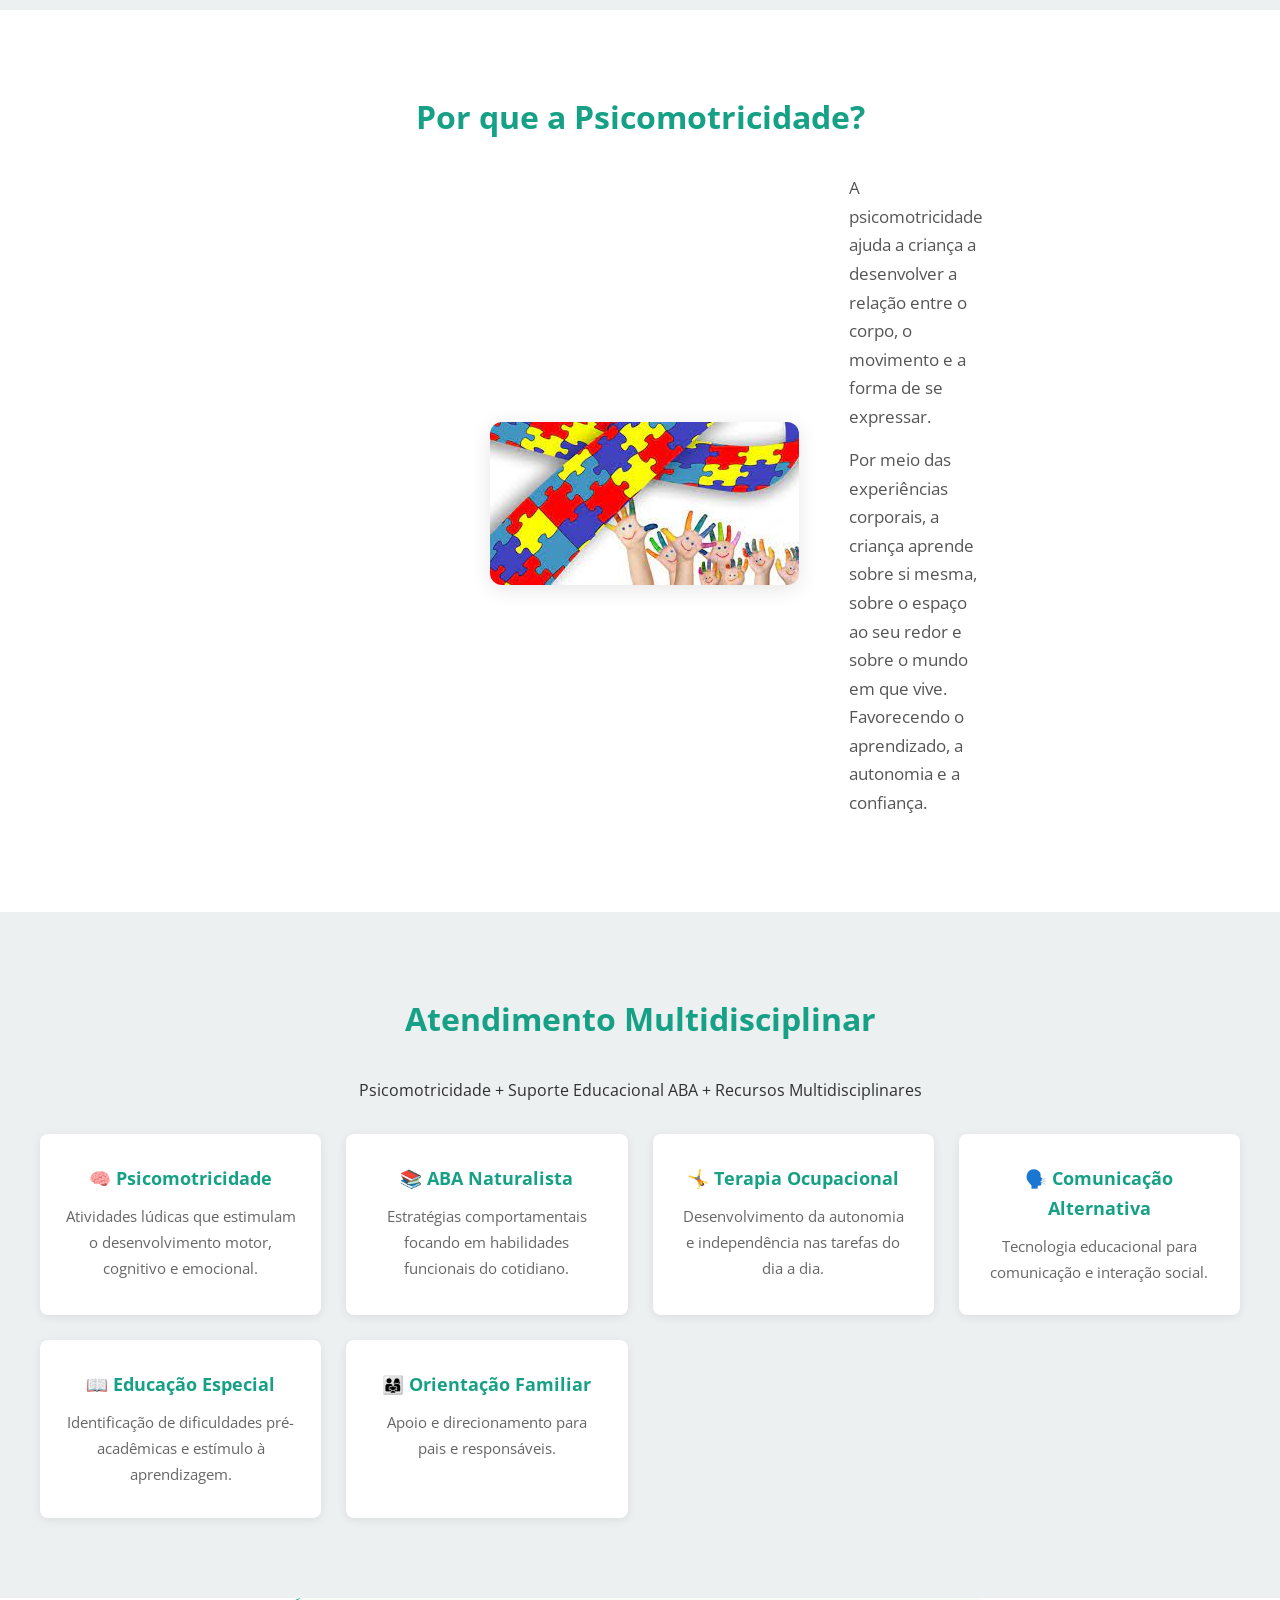
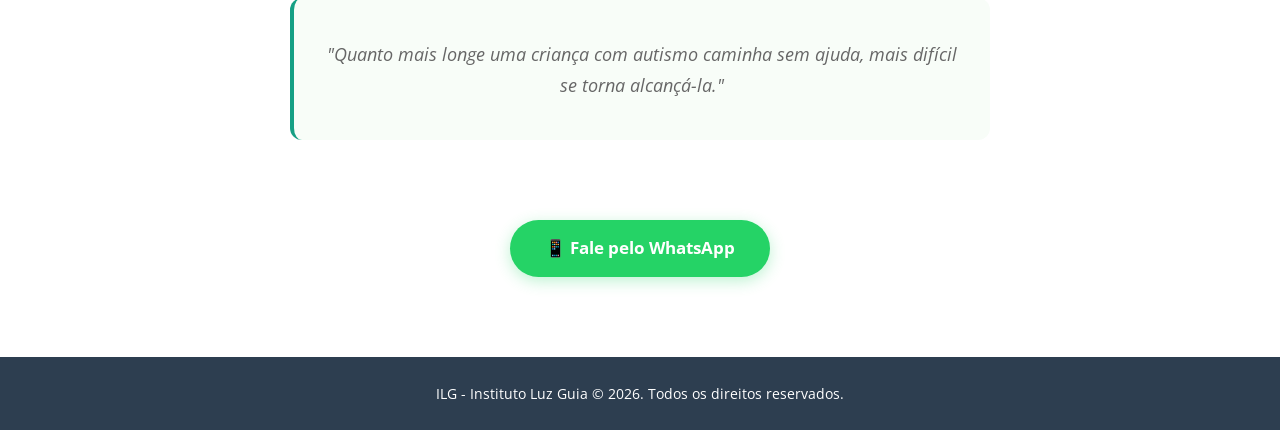
==== commit e140b675: "Design profissional: seções com imagens+texto, cards, estilo original melhorado" ====
--- a/index.html
+++ b/index.html
@@ -13,7 +13,7 @@
     <nav class="navbar">
         <div class="logo"><img src="img/logo.png" alt="Instituto Luz Guia"></div>
         <ul>
-            <li><a href="#home">HOME</a></li>
+            <li><a href="./">HOME</a></li>
             <li><a href="#servicos">SERVIÇOS</a></li>
             <li><a href="#sobre">QUEM SOMOS</a></li>
             <li><a href="#contato">CONTATO</a></li>
@@ -23,71 +23,76 @@
     <!-- HERO -->
     <section class="hero" id="home">
         <img src="img/logo-hero.png" alt="Instituto Luz Guia" class="hero-logo">
-        <a href="https://wa.me/5519996374976" class="btn-whatsapp-cta">📱 Fale Conosco</a>
+        <a href="https://wa.me/5519996374976" class="btn-whatsapp">📱 Fale Conosco</a>
     </section>
 
-    <!-- SOBRE - RESUMO -->
-    <section class="section-light" id="sobre">
-        <div class="container">
-            <h2>Quem Somos</h2>
-            <p class="lead">O Instituto Luz Guia é um espaço dedicado ao desenvolvimento infantil, com foco em crianças atípicas entre <strong>3 e 6 anos</strong> — a fase mais importante do aprendizado.</p>
-            <p>Nosso trabalho tem como base a <strong>psicomotricidade</strong>, aliada a estratégias educacionais inspiradas na <strong>ABA naturalista</strong> e recursos multidisciplinares que apoiam o aprendizado, o comportamento e as habilidades do dia a dia.</p>
-            <p>Orientamos pais e responsáveis sobre a importância da primeira infância, oferecendo apoio e direção — sendo uma <em>Luz Guia</em> no caminho do desenvolvimento da criança.</p>
+    <!-- PRESTAÇÃO DE SERVIÇOS -->
+    <section class="section" id="sobre">
+        <h2>Prestação de Serviços Institucionais no Acesso digital</h2>
+        <div class="img-section">
+            <img src="img/hero.jpg" alt="Instituto Luz Guia">
+            <div class="text">
+                <p>O Instituto Luz Guia atua na prestação de serviços de apoio e infraestrutura para instituições, projetos e organizações voltadas ao desenvolvimento, inclusão e atendimento de crianças e pessoas com deficiência (PCD).</p>
+                <p>Esses serviços são realizados de forma institucional, como pessoa jurídica (PJ), colaborando com a organização, estruturação e suporte necessário para o bom funcionamento dos espaços e projetos educacionais e sociais.</p>
+            </div>
+        </div>
+    </section>
+
+    <!-- QUEM SOMOS -->
+    <section class="section section-alt">
+        <h2>Quem Somos</h2>
+        <div class="img-section">
+            <div class="text">
+                <p>O Instituto Luz Guia é um espaço dedicado ao desenvolvimento infantil, com foco em crianças atípicas.</p>
+                <p>Nosso trabalho tem como base a <strong>psicomotricidade</strong>, aliada a estratégias educacionais inspiradas na <strong>ABA naturalista</strong> e recursos multidisciplinares que apoiam o aprendizado, o comportamento e as habilidades do dia a dia.</p>
+                <p>Atuamos com crianças entre <strong>3 e 6 anos</strong>, fase essencial para estimular habilidades, incentivar a autonomia e fortalecer o desenvolvimento global.</p>
+                <p>Orientamos pais e responsáveis sobre a importância da primeira infância, sendo uma <em>Luz Guia</em> no caminho do desenvolvimento da criança.</p>
+            </div>
+            <img src="img/logo-hero.png" alt="Logo Instituto Luz Guia">
+        </div>
+    </section>
+
+    <!-- PSICOMOTRICIDADE -->
+    <section class="section">
+        <h2>Por que a Psicomotricidade?</h2>
+        <div class="img-section">
+            <img src="img/sobre.jpg" alt="Psicomotricidade">
+            <div class="text">
+                <p>A psicomotricidade ajuda a criança a desenvolver a relação entre o corpo, o movimento e a forma de se expressar.</p>
+                <p>Por meio das experiências corporais, a criança aprende sobre si mesma, sobre o espaço ao seu redor e sobre o mundo em que vive. Favorecendo o aprendizado, a autonomia e a confiança.</p>
+            </div>
         </div>
     </section>
 
     <!-- SERVIÇOS -->
-    <section class="section" id="servicos">
-        <div class="container">
-            <h2>Nossos Serviços</h2>
-            <div class="cards-grid">
-
-                <div class="card">
-                    <div class="card-icon">🧠</div>
-                    <h3>Psicomotricidade</h3>
-                    <p>Atividades lúdicas que estimulam o desenvolvimento motor, cognitivo e emocional da criança.</p>
-                </div>
-
-                <div class="card">
-                    <div class="card-icon">📚</div>
-                    <h3>Suporte ABA</h3>
-                    <p>Estratégias educacionais inspiradas na Análise do Comportamento Aplicada (ABA) naturalista.</p>
-                </div>
-
-                <div class="card">
-                    <div class="card-icon">🤸</div>
-                    <h3>Terapia Ocupacional</h3>
-                    <p>Desenvolvimento de autonomia e independência nas tarefas cotidianas do dia a dia.</p>
-                </div>
-
-                <div class="card">
-                    <div class="card-icon">🗣️</div>
-                    <h3>Comunicação Alternativa</h3>
-                    <p>Tecnologia educacional para comunicação, interação social e linguagem.</p>
-                </div>
-
-                <div class="card">
-                    <div class="card-icon">📖</div>
-                    <h3>Educação Especial</h3>
-                    <p>Identificação de dificuldades pré-acadêmicas e estímulo à aprendizagem.</p>
-                </div>
-
-                <div class="card">
-                    <div class="card-icon">👨‍👩‍👧</div>
-                    <h3>Orientação Familiar</h3>
-                    <p>Apoio e direcionamento para pais e responsáveis no desenvolvimento da criança.</p>
-                </div>
-
+    <section class="section section-alt" id="servicos">
+        <h2>Atendimento Multidisciplinar</h2>
+        <p style="text-align: center; max-width: 800px; margin: 0 auto 30px;">Psicomotricidade + Suporte Educacional ABA + Recursos Multidisciplinares</p>
+        <div class="cards">
+            <div class="card">
+                <h3>🧠 Psicomotricidade</h3>
+                <p>Atividades lúdicas que estimulam o desenvolvimento motor, cognitivo e emocional.</p>
             </div>
-        </div>
-    </section>
-
-    <!-- TEA -->
-    <section class="section-light">
-        <div class="container">
-            <h2>Transtorno do Espectro Autista (TEA)</h2>
-            <p class="lead">O TEA é uma condição do neurodesenvolvimento presente em diferentes graus e características. Estima-se que <strong>1 em cada 31 crianças</strong> esteja no espectro.</p>
-            <p>Dentro do espectro, existem diferentes níveis de suporte. Nosso trabalho respeitada e naturalmente apoia o desenvolvimento de cada criança.</p>
+            <div class="card">
+                <h3>📚 ABA Naturalista</h3>
+                <p>Estratégias comportamentais focando em habilidades funcionais do cotidiano.</p>
+            </div>
+            <div class="card">
+                <h3>🤸 Terapia Ocupacional</h3>
+                <p>Desenvolvimento da autonomia e independência nas tarefas do dia a dia.</p>
+            </div>
+            <div class="card">
+                <h3>🗣️ Comunicação Alternativa</h3>
+                <p>Tecnologia educacional para comunicação e interação social.</p>
+            </div>
+            <div class="card">
+                <h3>📖 Educação Especial</h3>
+                <p>Identificação de dificuldades pré-acadêmicas e estímulo à aprendizagem.</p>
+            </div>
+            <div class="card">
+                <h3>👨‍👩‍👧 Orientação Familiar</h3>
+                <p>Apoio e direcionamento para pais e responsáveis.</p>
+            </div>
         </div>
     </section>
 
@@ -97,11 +102,9 @@
     </div>
 
     <!-- CONTATO -->
-    <section class="section-cta" id="contato">
-        <div class="container">
-            <h2>Vamos Conversar!</h2>
-            <p>Entre em contato para agendar uma avaliação gratuita e conhecer nosso trabalho.</p>
-            <a href="https://wa.me/5519996374976" class="btn-whatsapp-cta">📱 Chamar no WhatsApp</a>
+    <section id="contato">
+        <div class="section" style="text-align: center;">
+            <a href="https://wa.me/5519996374976" class="btn-whatsapp">📱 Fale pelo WhatsApp</a>
         </div>
     </section>
 
@@ -109,16 +112,5 @@
         <p>ILG - Instituto Luz Guia © 2026. Todos os direitos reservados.</p>
     </footer>
 
-    <script>
-        // Smooth scroll for nav links
-        document.querySelectorAll('a[href^="#"]').forEach(a => {
-            a.addEventListener('click', e => {
-                e.preventDefault();
-                const target = document.querySelector(a.getAttribute('href'));
-                if (target) target.scrollIntoView({ behavior: 'smooth' });
-            });
-        });
-    </script>
-
 </body>
 </html>
--- a/style.css
+++ b/style.css
@@ -41,7 +41,6 @@
 /* HERO */
 .hero {
     background: linear-gradient(135deg, #e8f5e9, #b2dfdb);
-    color: var(--primary-dark);
     text-align: center;
     padding: 60px 20px 80px;
 }
@@ -50,16 +49,6 @@
     max-width: 80%;
     margin-bottom: 40px;
     filter: drop-shadow(0 4px 15px rgba(0,0,0,0.1));
-}
-.hero h1 {
-    font-size: 2.5em;
-    font-weight: 700;
-    margin-bottom: 10px;
-}
-.hero p {
-    font-size: 1.2em;
-    margin-bottom: 30px;
-    color: var(--secondary);
 }
 
 /* BUTTONS */
@@ -77,32 +66,14 @@
 }
 .btn-whatsapp:hover { background: #128C7E; transform: translateY(-2px); }
 
-.btn-whatsapp-cta {
-    display: inline-block;
-    background: #25D366;
-    color: var(--white);
-    padding: 16px 45px;
-    border-radius: 30px;
-    text-decoration: none;
-    font-size: 1.2em;
-    font-weight: 700;
-    transition: background 0.3s, transform 0.2s;
-    box-shadow: 0 4px 15px rgba(37,211,102,0.3);
-}
-.btn-whatsapp-cta:hover { background: #128C7E; transform: translateY(-2px); }
-
 /* SECTIONS */
-.container { max-width: 1100px; margin: 0 auto; padding: 0 30px; }
-
 .section {
-    padding: 80px 0;
+    padding: 80px 40px;
     background: var(--white);
 }
-.section-light {
-    padding: 80px 0;
+.section-alt {
     background: var(--light);
 }
-
 .section h2 {
     color: var(--primary);
     font-size: 2em;
@@ -111,39 +82,51 @@
     text-align: center;
 }
 
-.section p, .section-light p {
-    max-width: 800px;
-    margin: 0 auto 15px;
-    text-align: center;
-    font-size: 1em;
-    color: #555;
+/* IMAGE + TEXT SECTIONS */
+.img-section {
+    display: flex;
+    align-items: center;
+    gap: 50px;
+    max-width: 1200px;
+    margin: 0 auto;
 }
-.lead {
-    font-size: 1.15em !important;
-    line-height: 1.8 !important;
-    color: #444 !important;
+.img-section img {
+    flex: 0 0 45%;
+    max-width: 500px;
+    height: auto;
+    border-radius: 12px;
+    box-shadow: 0 4px 20px rgba(0,0,0,0.1);
 }
+.img-section:last-child {
+    flex: 0 0 45%;
+    max-width: 300px;
+    border-radius: 8px;
+}
+.text { flex: 1; }
+.text p { margin-bottom: 15px; color: #555; font-size: 1.05em; }
 
-/* CARDS GRID */
-.cards-grid {
+/* ALTERNATING */
+.img-section.reverse { flex-direction: row-reverse; }
+
+/* CARDS */
+.cards {
     display: grid;
     grid-template-columns: repeat(auto-fit, minmax(280px, 1fr));
     gap: 25px;
-    margin-top: 40px;
+    max-width: 1200px;
+    margin: 0 auto;
 }
 .card {
     background: var(--white);
-    border-radius: 12px;
-    padding: 35px 25px;
-    box-shadow: 0 4px 15px rgba(0,0,0,0.08);
+    padding: 30px 25px;
+    border-radius: 8px;
+    box-shadow: 0 2px 10px rgba(0,0,0,0.08);
     transition: transform 0.3s, box-shadow 0.3s;
     text-align: center;
-    border-top: 4px solid var(--primary);
 }
 .card:hover { transform: translateY(-5px); box-shadow: 0 8px 25px rgba(0,0,0,0.12); }
-.card-icon { font-size: 2.5em; margin-bottom: 15px; }
-.card h3 { color: var(--primary); margin-bottom: 10px; font-size: 1.15em; }
-.card p { font-size: 0.95em; color: #666; margin: 0; text-align: center; }
+.card h3 { color: var(--primary); margin-bottom: 10px; font-size: 1.1em; }
+.card p { color: #666; font-size: 0.95em; margin: 0; }
 
 /* QUOTE */
 .quote {
@@ -159,16 +142,6 @@
     border-left: 4px solid var(--primary);
 }
 
-/* CTA SECTION */
-.section-cta {
-    background: linear-gradient(135deg, var(--primary), var(--primary-dark));
-    padding: 80px 30px;
-    text-align: center;
-    color: var(--white);
-}
-.section-cta h2 { color: var(--white); font-size: 2em; margin-bottom: 15px; }
-.section-cta p { color: rgba(255,255,255,0.9); margin-bottom: 30px; max-width: 600px; margin-left: auto; margin-right: auto; }
-
 /* FOOTER */
 footer {
     background: var(--secondary);
@@ -182,9 +155,11 @@
 @media (max-width: 768px) {
     .navbar { flex-direction: column; gap: 12px; padding: 15px; }
     .navbar ul { flex-wrap: wrap; justify-content: center; gap: 12px; }
-    .hero h1 { font-size: 1.8em; }
-    .hero-logo { width: 200px; }
+    .img-section { flex-direction: column; gap: 25px; }
+    .img-section.reverse { flex-direction: column; }
+    .img-section img { max-width: 100%; }
+    .hero-logo { width: 250px; }
     .section h2 { font-size: 1.6em; }
-    .cards-grid { grid-template-columns: 1fr; }
+    .section { padding: 50px 20px; }
     .quote { margin: 0 20px; }
 }
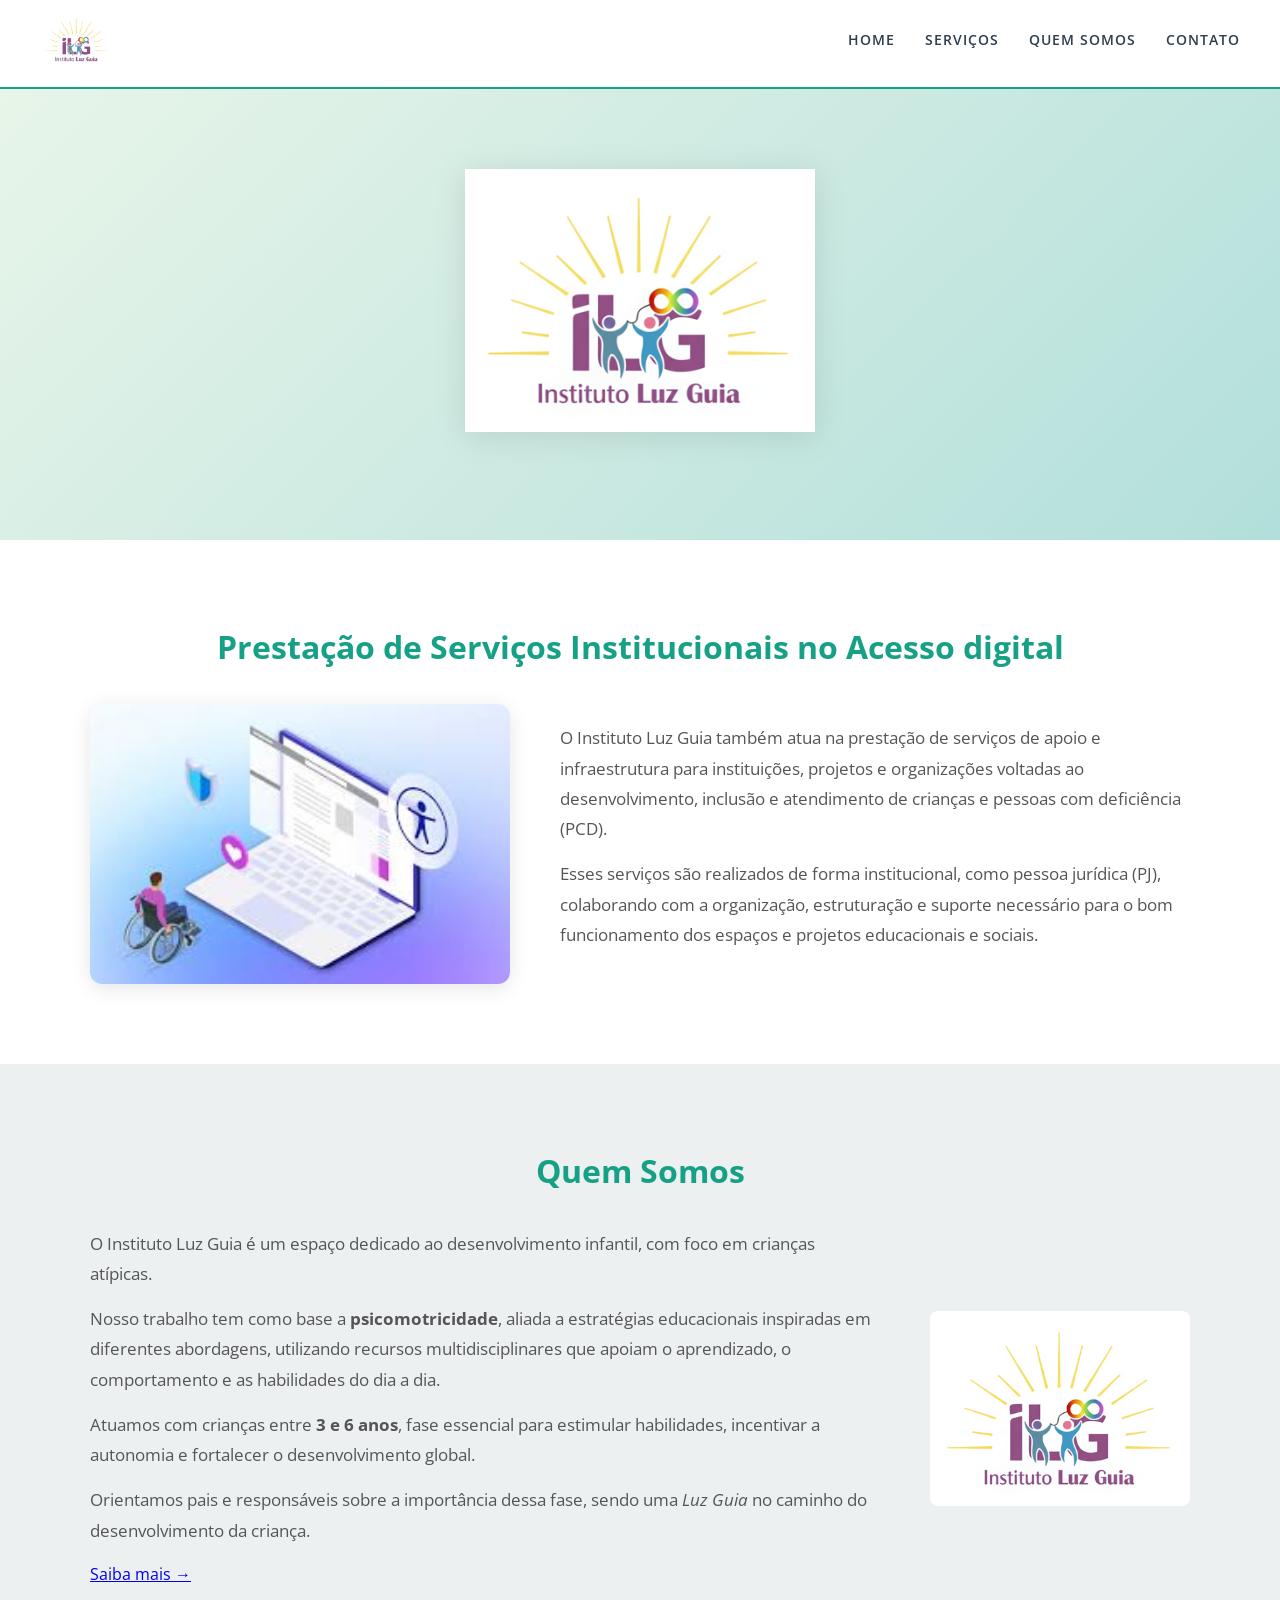
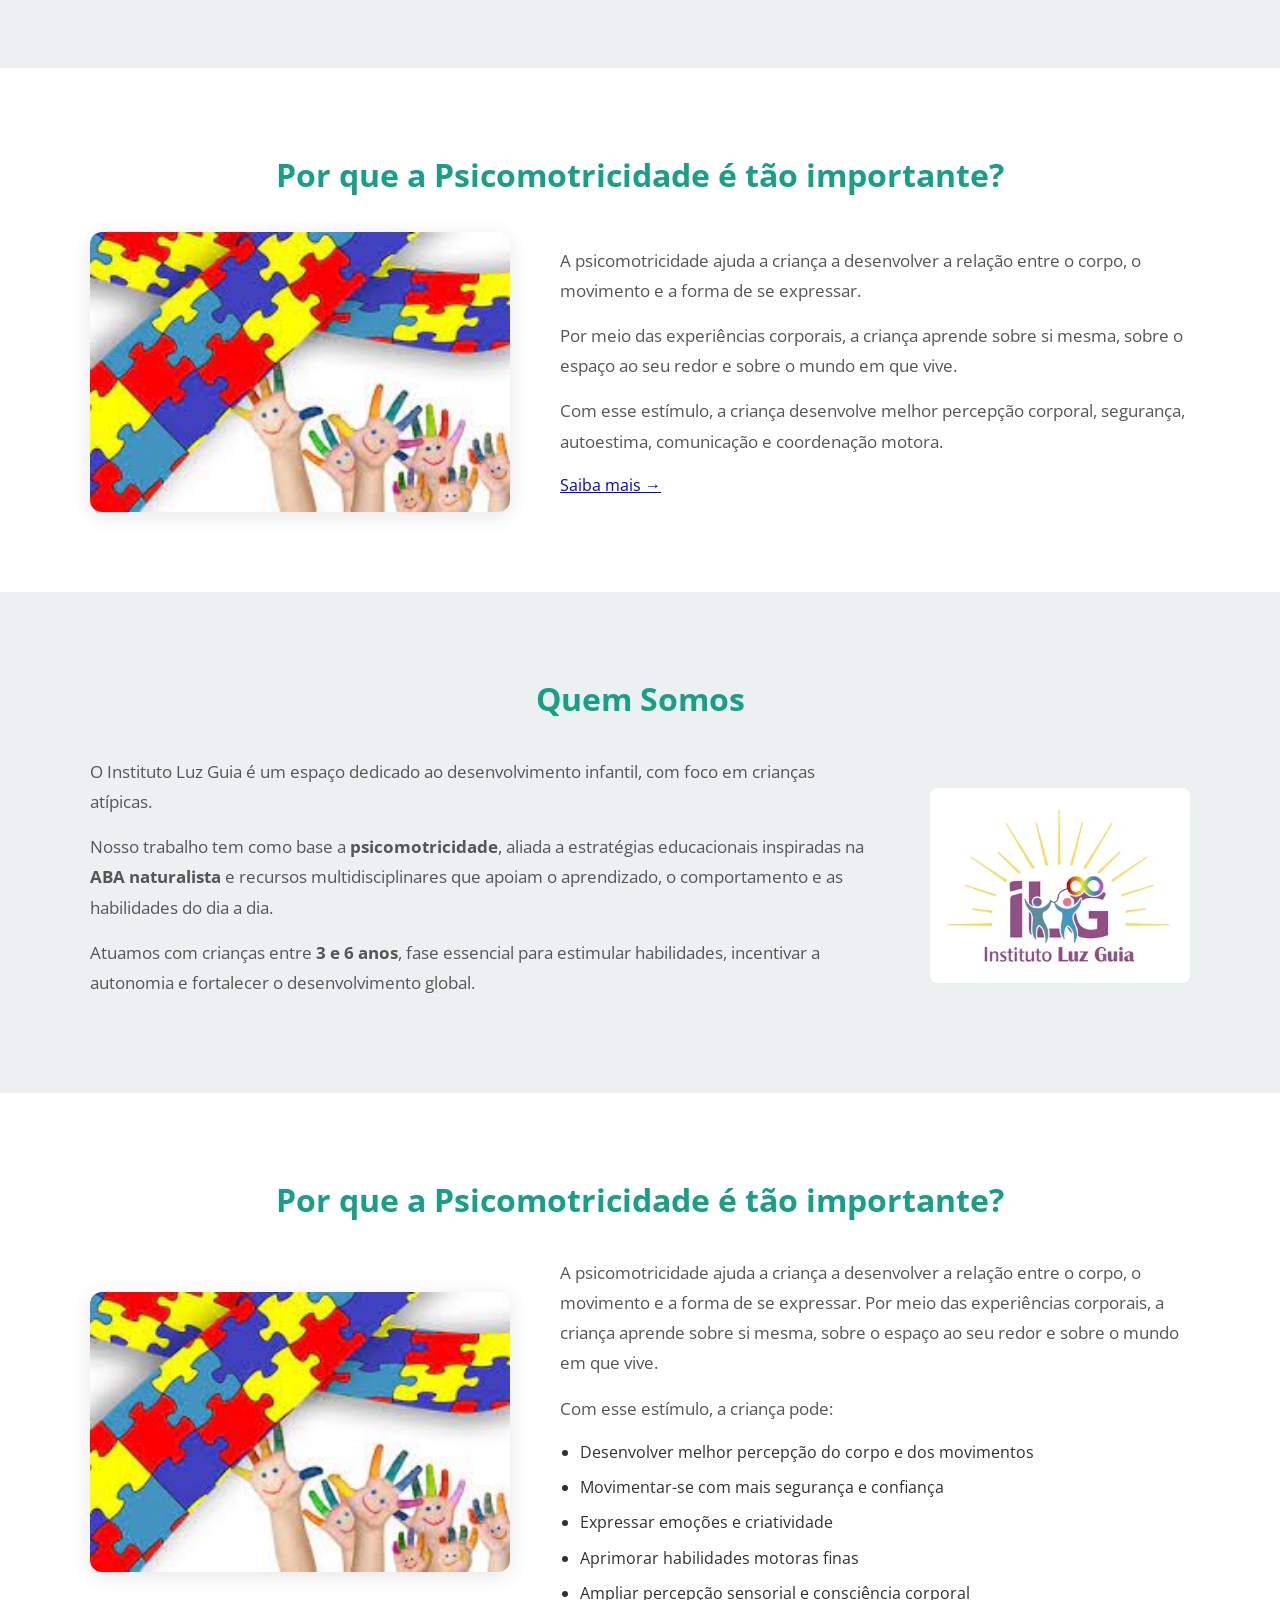
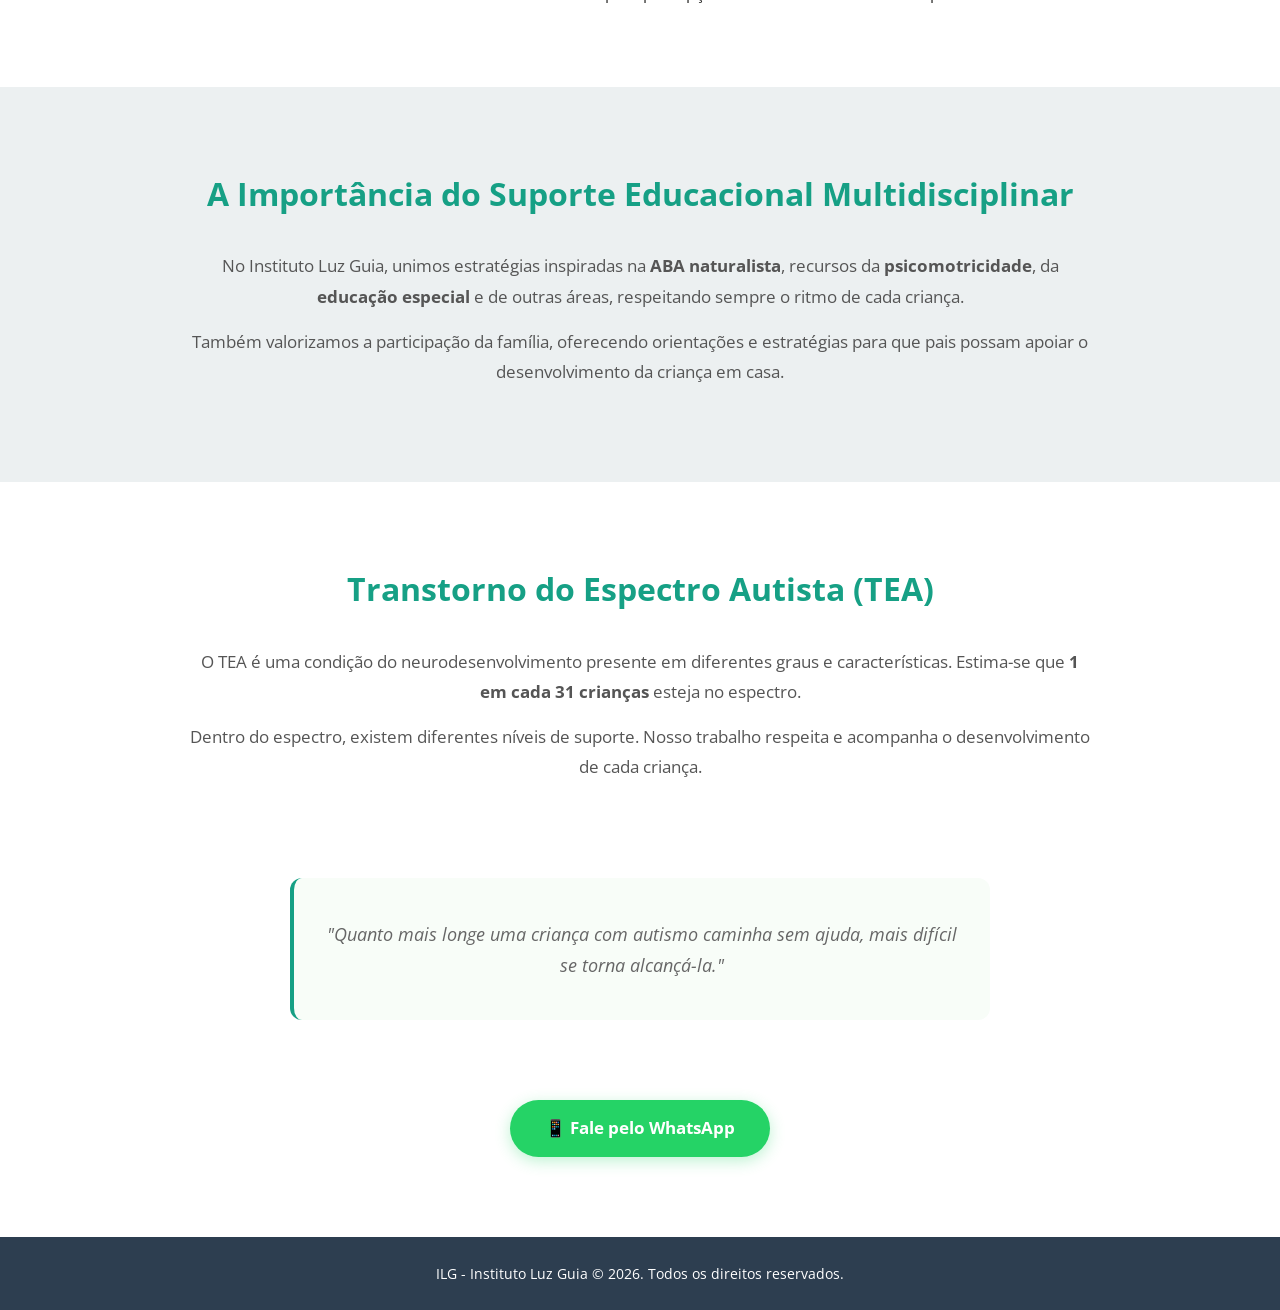
==== commit b3f85eb4: "Site completo estilo original: 4 páginas, textos resumidos, estrutura profissional" ====
--- a/index.html
+++ b/index.html
@@ -14,31 +14,57 @@
         <div class="logo"><img src="img/logo.png" alt="Instituto Luz Guia"></div>
         <ul>
             <li><a href="./">HOME</a></li>
-            <li><a href="#servicos">SERVIÇOS</a></li>
-            <li><a href="#sobre">QUEM SOMOS</a></li>
-            <li><a href="#contato">CONTATO</a></li>
+            <li><a href="./servicos.html">SERVIÇOS</a></li>
+            <li><a href="./quem-somos.html">QUEM SOMOS</a></li>
+            <li><a href="./contato.html">CONTATO</a></li>
         </ul>
     </nav>
 
     <!-- HERO -->
     <section class="hero" id="home">
         <img src="img/logo-hero.png" alt="Instituto Luz Guia" class="hero-logo">
-        <a href="https://wa.me/5519996374976" class="btn-whatsapp">📱 Fale Conosco</a>
     </section>
 
     <!-- PRESTAÇÃO DE SERVIÇOS -->
-    <section class="section" id="sobre">
+    <section class="section">
         <h2>Prestação de Serviços Institucionais no Acesso digital</h2>
         <div class="img-section">
             <img src="img/hero.jpg" alt="Instituto Luz Guia">
             <div class="text">
-                <p>O Instituto Luz Guia atua na prestação de serviços de apoio e infraestrutura para instituições, projetos e organizações voltadas ao desenvolvimento, inclusão e atendimento de crianças e pessoas com deficiência (PCD).</p>
+                <p>O Instituto Luz Guia também atua na prestação de serviços de apoio e infraestrutura para instituições, projetos e organizações voltadas ao desenvolvimento, inclusão e atendimento de crianças e pessoas com deficiência (PCD).</p>
                 <p>Esses serviços são realizados de forma institucional, como pessoa jurídica (PJ), colaborando com a organização, estruturação e suporte necessário para o bom funcionamento dos espaços e projetos educacionais e sociais.</p>
             </div>
         </div>
     </section>
 
-    <!-- QUEM SOMOS -->
+    <!-- QUEM SOMOS (resumo) -->
+    <section class="section section-alt">
+        <h2>Quem Somos</h2>
+        <div class="img-section">
+            <div class="text">
+                <p>O Instituto Luz Guia é um espaço dedicado ao desenvolvimento infantil, com foco em crianças atípicas.</p>
+                <p>Nosso trabalho tem como base a <strong>psicomotricidade</strong>, aliada a estratégias educacionais inspiradas em diferentes abordagens, utilizando recursos multidisciplinares que apoiam o aprendizado, o comportamento e as habilidades do dia a dia.</p>
+                <p>Atuamos com crianças entre <strong>3 e 6 anos</strong>, fase essencial para estimular habilidades, incentivar a autonomia e fortalecer o desenvolvimento global.</p>
+                <p>Orientamos pais e responsáveis sobre a importância dessa fase, sendo uma <em>Luz Guia</em> no caminho do desenvolvimento da criança.</p>
+                <a href="./quem-somos.html" class="btn-link">Saiba mais →</a>
+            </div>
+            <img src="img/logo-hero.png" alt="Logo Instituto Luz Guia">
+        </div>
+    </section>
+
+    <!-- PSICOMOTRICIDADE -->
+    <section class="section">
+        <h2>Por que a Psicomotricidade é tão importante?</h2>
+        <div class="img-section">
+            <img src="img/sobre.jpg" alt="Psicomotricidade">
+            <div class="text">
+                <p>A psicomotricidade ajuda a criança a desenvolver a relação entre o corpo, o movimento e a forma de se expressar.</p>
+                <p>Por meio das experiências corporais, a criança aprende sobre si mesma, sobre o espaço ao seu redor e sobre o mundo em que vive.</p>
+                <p>Com esse estímulo, a criança desenvolve melhor percepção corporal, segurança, autoestima, comunicação e coordenação motora.</p>
+                <a href="./quem-somos.html#psicomotricidade" class="btn-link">Saiba mais →</a>
+            </div>
+        </div>
+    </section>
     <section class="section section-alt">
         <h2>Quem Somos</h2>
         <div class="img-section">
@@ -46,7 +72,6 @@
                 <p>O Instituto Luz Guia é um espaço dedicado ao desenvolvimento infantil, com foco em crianças atípicas.</p>
                 <p>Nosso trabalho tem como base a <strong>psicomotricidade</strong>, aliada a estratégias educacionais inspiradas na <strong>ABA naturalista</strong> e recursos multidisciplinares que apoiam o aprendizado, o comportamento e as habilidades do dia a dia.</p>
                 <p>Atuamos com crianças entre <strong>3 e 6 anos</strong>, fase essencial para estimular habilidades, incentivar a autonomia e fortalecer o desenvolvimento global.</p>
-                <p>Orientamos pais e responsáveis sobre a importância da primeira infância, sendo uma <em>Luz Guia</em> no caminho do desenvolvimento da criança.</p>
             </div>
             <img src="img/logo-hero.png" alt="Logo Instituto Luz Guia">
         </div>
@@ -54,45 +79,38 @@
 
     <!-- PSICOMOTRICIDADE -->
     <section class="section">
-        <h2>Por que a Psicomotricidade?</h2>
+        <h2>Por que a Psicomotricidade é tão importante?</h2>
         <div class="img-section">
             <img src="img/sobre.jpg" alt="Psicomotricidade">
             <div class="text">
-                <p>A psicomotricidade ajuda a criança a desenvolver a relação entre o corpo, o movimento e a forma de se expressar.</p>
-                <p>Por meio das experiências corporais, a criança aprende sobre si mesma, sobre o espaço ao seu redor e sobre o mundo em que vive. Favorecendo o aprendizado, a autonomia e a confiança.</p>
+                <p>A psicomotricidade ajuda a criança a desenvolver a relação entre o corpo, o movimento e a forma de se expressar. Por meio das experiências corporais, a criança aprende sobre si mesma, sobre o espaço ao seu redor e sobre o mundo em que vive.</p>
+                <p>Com esse estímulo, a criança pode:</p>
+                <ul>
+                    <li>Desenvolver melhor percepção do corpo e dos movimentos</li>
+                    <li>Movimentar-se com mais segurança e confiança</li>
+                    <li>Expressar emoções e criatividade</li>
+                    <li>Aprimorar habilidades motoras finas</li>
+                    <li>Ampliar percepção sensorial e consciência corporal</li>
+                </ul>
             </div>
         </div>
     </section>
 
-    <!-- SERVIÇOS -->
-    <section class="section section-alt" id="servicos">
-        <h2>Atendimento Multidisciplinar</h2>
-        <p style="text-align: center; max-width: 800px; margin: 0 auto 30px;">Psicomotricidade + Suporte Educacional ABA + Recursos Multidisciplinares</p>
-        <div class="cards">
-            <div class="card">
-                <h3>🧠 Psicomotricidade</h3>
-                <p>Atividades lúdicas que estimulam o desenvolvimento motor, cognitivo e emocional.</p>
-            </div>
-            <div class="card">
-                <h3>📚 ABA Naturalista</h3>
-                <p>Estratégias comportamentais focando em habilidades funcionais do cotidiano.</p>
-            </div>
-            <div class="card">
-                <h3>🤸 Terapia Ocupacional</h3>
-                <p>Desenvolvimento da autonomia e independência nas tarefas do dia a dia.</p>
-            </div>
-            <div class="card">
-                <h3>🗣️ Comunicação Alternativa</h3>
-                <p>Tecnologia educacional para comunicação e interação social.</p>
-            </div>
-            <div class="card">
-                <h3>📖 Educação Especial</h3>
-                <p>Identificação de dificuldades pré-acadêmicas e estímulo à aprendizagem.</p>
-            </div>
-            <div class="card">
-                <h3>👨‍👩‍👧 Orientação Familiar</h3>
-                <p>Apoio e direcionamento para pais e responsáveis.</p>
-            </div>
+    <!-- SUPORTE MULTIDISCIPLINAR -->
+    <section class="section section-alt">
+        <h2>A Importância do Suporte Educacional Multidisciplinar</h2>
+        <div class="text-full">
+            <p>No Instituto Luz Guia, unimos estratégias inspiradas na <strong>ABA naturalista</strong>, recursos da <strong>psicomotricidade</strong>, da <strong>educação especial</strong> e de outras áreas, respeitando sempre o ritmo de cada criança.</p>
+            <p>Também valorizamos a participação da família, oferecendo orientações e estratégias para que pais possam apoiar o desenvolvimento da criança em casa.</p>
+        </div>
+    </section>
+
+    <!-- TEA -->
+    <section class="section">
+        <h2>Transtorno do Espectro Autista (TEA)</h2>
+        <div class="text-full">
+            <p>O TEA é uma condição do neurodesenvolvimento presente em diferentes graus e características. Estima-se que <strong>1 em cada 31 crianças</strong> esteja no espectro.</p>
+            <p>Dentro do espectro, existem diferentes níveis de suporte. Nosso trabalho respeita e acompanha o desenvolvimento de cada criança.</p>
         </div>
     </section>
 
@@ -102,11 +120,9 @@
     </div>
 
     <!-- CONTATO -->
-    <section id="contato">
-        <div class="section" style="text-align: center;">
-            <a href="https://wa.me/5519996374976" class="btn-whatsapp">📱 Fale pelo WhatsApp</a>
-        </div>
-    </section>
+    <div class="section" style="text-align: center;">
+        <a href="https://wa.me/5519996374976" class="btn-whatsapp">📱 Fale pelo WhatsApp</a>
+    </div>
 
     <footer>
         <p>ILG - Instituto Luz Guia © 2026. Todos os direitos reservados.</p>
--- a/style.css
+++ b/style.css
@@ -12,6 +12,9 @@
 
 * { margin: 0; padding: 0; box-sizing: border-box; }
 body { font-family: 'Open Sans', sans-serif; color: var(--dark); line-height: 1.7; }
+ul { padding-left: 20px; }
+ul li { margin-bottom: 8px; }
+ul li:last-child { margin-bottom: 0; }
 
 /* NAV */
 .navbar {
@@ -21,18 +24,15 @@
     justify-content: space-between;
     align-items: center;
     box-shadow: 0 2px 10px rgba(0,0,0,0.1);
-    position: sticky;
-    top: 0;
-    z-index: 1000;
+    border-bottom: 2px solid var(--primary);
 }
-.navbar .logo img { height: 50px; }
+.navbar .logo img { height: 55px; }
 .navbar ul { list-style: none; display: flex; gap: 30px; }
 .navbar ul li a {
     color: var(--secondary);
     text-decoration: none;
     font-weight: 600;
     font-size: 0.9em;
-    text-transform: uppercase;
     letter-spacing: 1px;
     transition: color 0.3s;
 }
@@ -40,14 +40,25 @@
 
 /* HERO */
 .hero {
+    position: relative;
     background: linear-gradient(135deg, #e8f5e9, #b2dfdb);
+    color: var(--primary-dark);
     text-align: center;
-    padding: 60px 20px 80px;
+    padding: 80px 20px;
+}
+.hero h1 {
+    font-size: 2.5em;
+    font-weight: 700;
+    margin-bottom: 10px;
+}
+.hero p {
+    font-size: 1.1em;
+    color: var(--secondary);
 }
 .hero-logo {
     width: 350px;
     max-width: 80%;
-    margin-bottom: 40px;
+    margin-bottom: 20px;
     filter: drop-shadow(0 4px 15px rgba(0,0,0,0.1));
 }
 
@@ -82,51 +93,48 @@
     text-align: center;
 }
 
-/* IMAGE + TEXT SECTIONS */
+/* IMAGE + TEXT */
 .img-section {
     display: flex;
     align-items: center;
     gap: 50px;
-    max-width: 1200px;
+    max-width: 1100px;
     margin: 0 auto;
 }
 .img-section img {
-    flex: 0 0 45%;
-    max-width: 500px;
-    height: auto;
+    flex: 0 0 420px;
+    width: 420px;
+    height: 280px;
+    object-fit: cover;
     border-radius: 12px;
     box-shadow: 0 4px 20px rgba(0,0,0,0.1);
 }
-.img-section:last-child {
-    flex: 0 0 45%;
-    max-width: 300px;
+.img-section img[alt="Logo Instituto Luz Guia"] {
+    width: 260px;
+    flex: 0 0 260px;
+    height: auto;
+    box-shadow: none;
     border-radius: 8px;
 }
 .text { flex: 1; }
-.text p { margin-bottom: 15px; color: #555; font-size: 1.05em; }
+.text p { margin-bottom: 15px; color: #555; font-size: 1.05em; line-height: 1.8; }
 
-/* ALTERNATING */
-.img-section.reverse { flex-direction: row-reverse; }
-
-/* CARDS */
-.cards {
-    display: grid;
-    grid-template-columns: repeat(auto-fit, minmax(280px, 1fr));
-    gap: 25px;
-    max-width: 1200px;
+/* FULL WIDTH TEXT */
+.text-full {
+    max-width: 900px;
     margin: 0 auto;
 }
-.card {
-    background: var(--white);
-    padding: 30px 25px;
-    border-radius: 8px;
-    box-shadow: 0 2px 10px rgba(0,0,0,0.08);
-    transition: transform 0.3s, box-shadow 0.3s;
+.text-full p {
+    margin-bottom: 15px;
+    color: #555;
+    font-size: 1.05em;
+    line-height: 1.8;
     text-align: center;
 }
-.card:hover { transform: translateY(-5px); box-shadow: 0 8px 25px rgba(0,0,0,0.12); }
-.card h3 { color: var(--primary); margin-bottom: 10px; font-size: 1.1em; }
-.card p { color: #666; font-size: 0.95em; margin: 0; }
+.text-full ul {
+    max-width: 600px;
+    margin: 20px auto;
+}
 
 /* QUOTE */
 .quote {
@@ -156,9 +164,9 @@
     .navbar { flex-direction: column; gap: 12px; padding: 15px; }
     .navbar ul { flex-wrap: wrap; justify-content: center; gap: 12px; }
     .img-section { flex-direction: column; gap: 25px; }
-    .img-section.reverse { flex-direction: column; }
-    .img-section img { max-width: 100%; }
-    .hero-logo { width: 250px; }
+    .img-section img { width: 100%; flex: none; height: auto; max-width: 100%; }
+    .img-section img[alt="Logo Instituto Luz Guia"] { width: 200px; flex: none; }
+    .hero h1 { font-size: 1.8em; }
     .section h2 { font-size: 1.6em; }
     .section { padding: 50px 20px; }
     .quote { margin: 0 20px; }
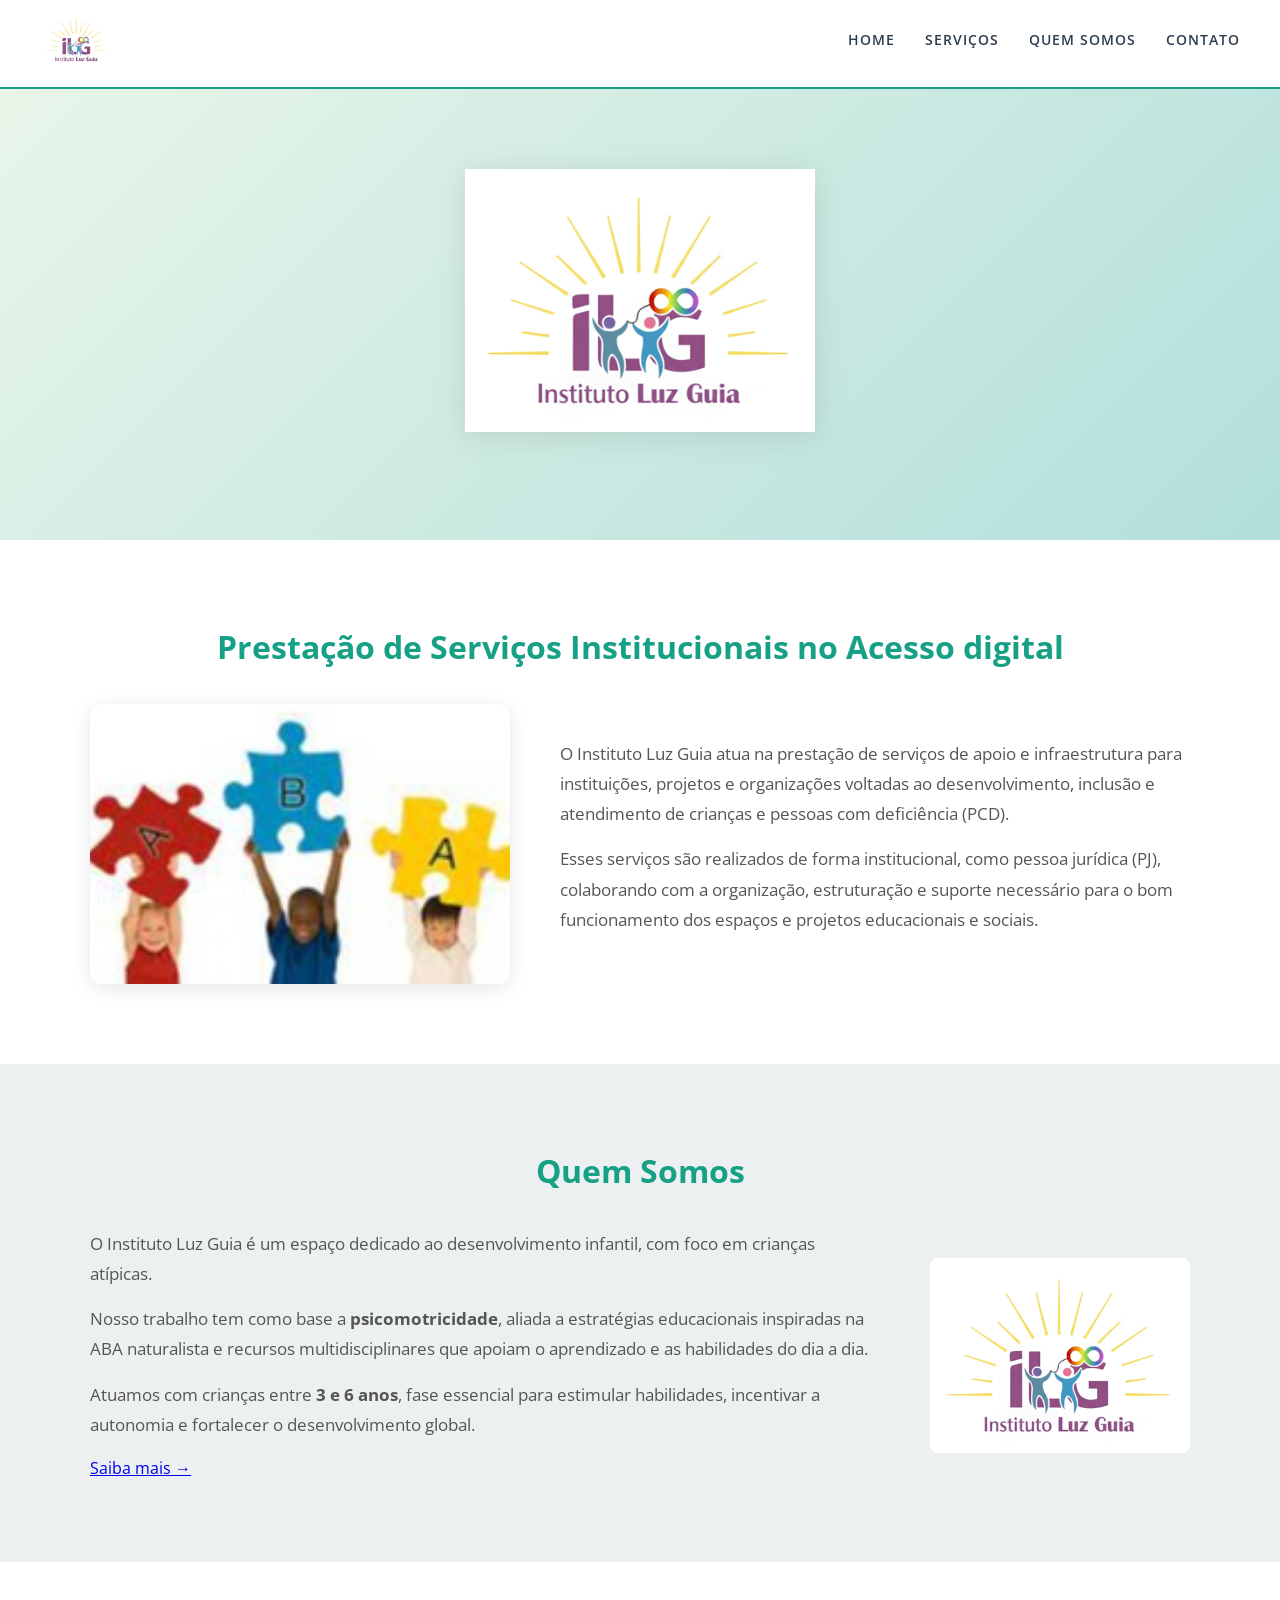
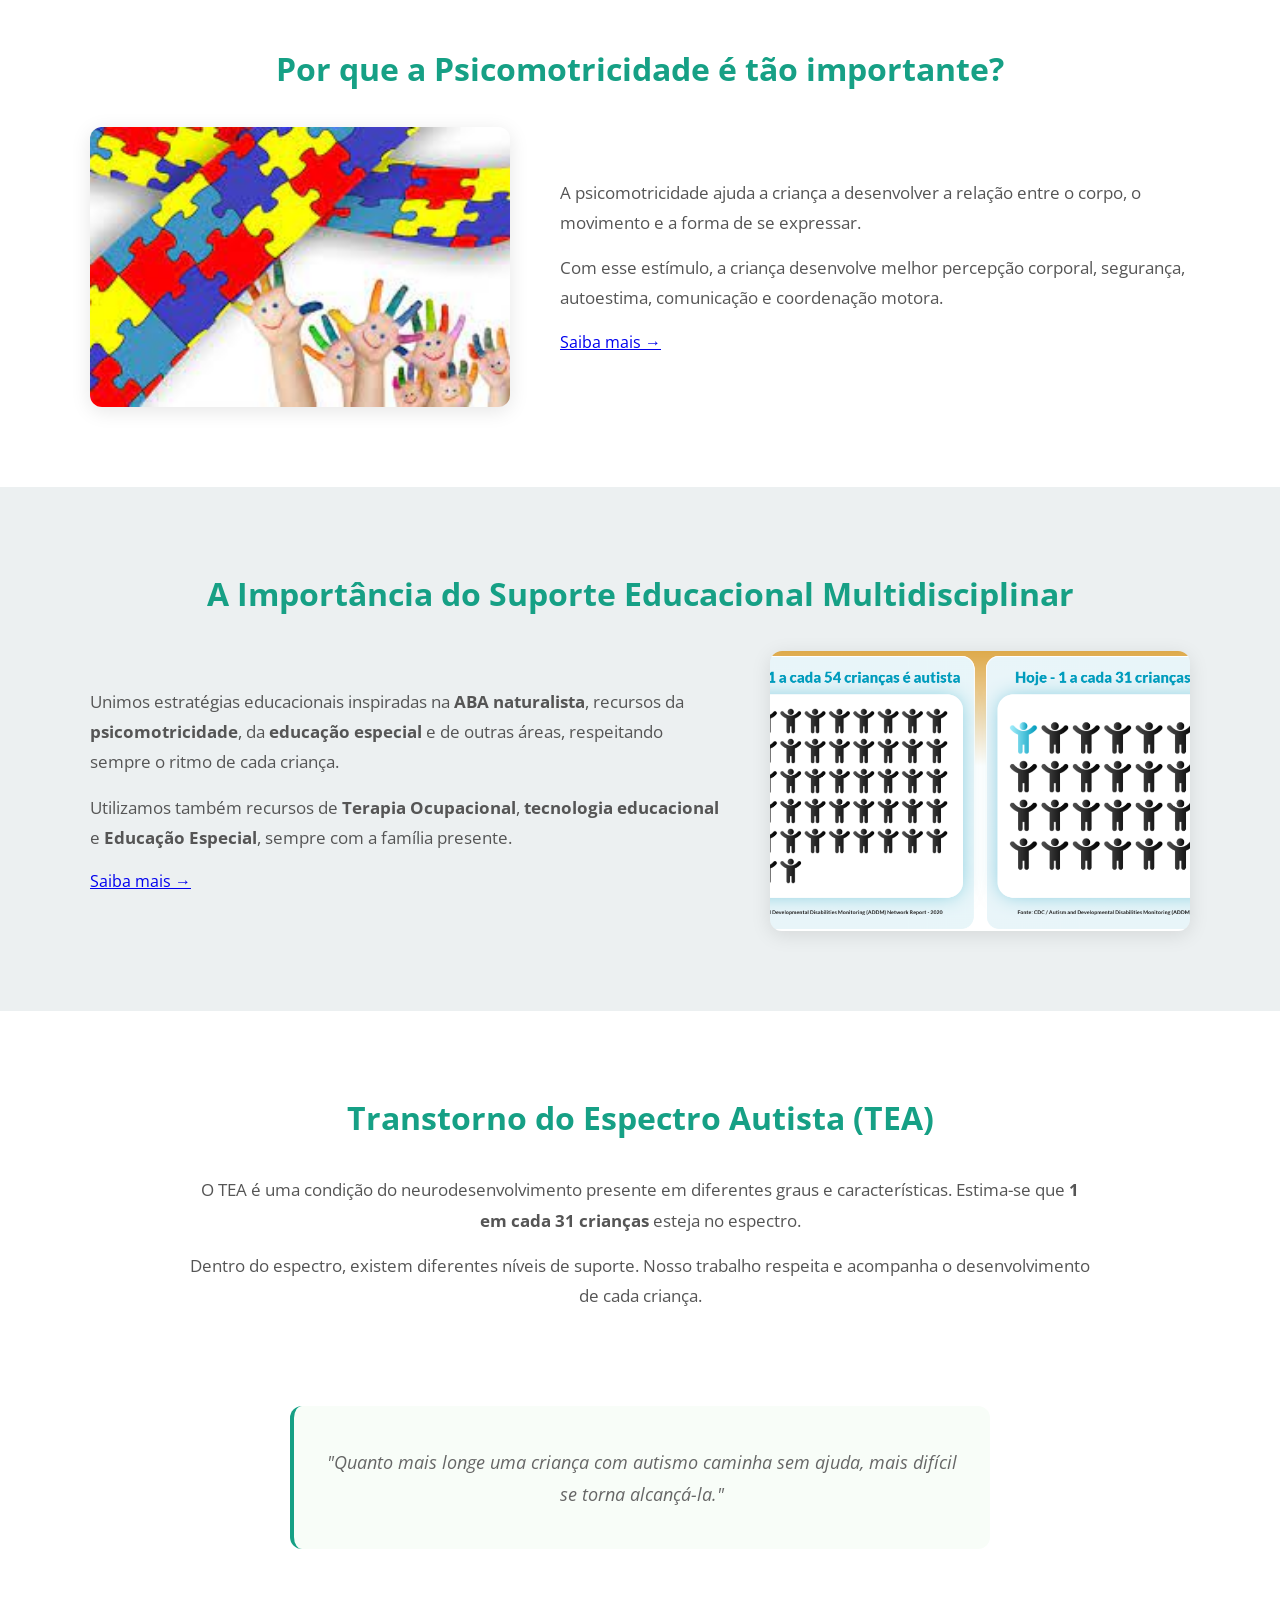
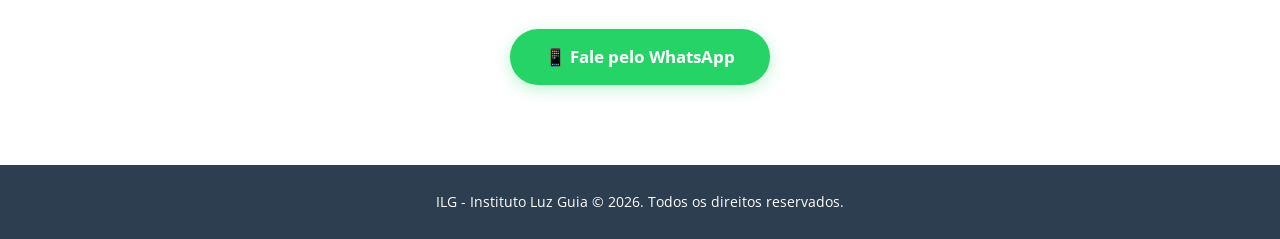
==== commit 992e1814: "Site completo 4 páginas: index, servicos, quem-somos, contato - textos originais" ====
--- a/index.html
+++ b/index.html
@@ -9,7 +9,6 @@
 </head>
 <body>
 
-    <!-- NAV -->
     <nav class="navbar">
         <div class="logo"><img src="img/logo.png" alt="Instituto Luz Guia"></div>
         <ul>
@@ -20,7 +19,6 @@
         </ul>
     </nav>
 
-    <!-- HERO -->
     <section class="hero" id="home">
         <img src="img/logo-hero.png" alt="Instituto Luz Guia" class="hero-logo">
     </section>
@@ -29,9 +27,9 @@
     <section class="section">
         <h2>Prestação de Serviços Institucionais no Acesso digital</h2>
         <div class="img-section">
-            <img src="img/hero.jpg" alt="Instituto Luz Guia">
+            <img src="img/servicos.jpg" alt="Instituto Luz Guia">
             <div class="text">
-                <p>O Instituto Luz Guia também atua na prestação de serviços de apoio e infraestrutura para instituições, projetos e organizações voltadas ao desenvolvimento, inclusão e atendimento de crianças e pessoas com deficiência (PCD).</p>
+                <p>O Instituto Luz Guia atua na prestação de serviços de apoio e infraestrutura para instituições, projetos e organizações voltadas ao desenvolvimento, inclusão e atendimento de crianças e pessoas com deficiência (PCD).</p>
                 <p>Esses serviços são realizados de forma institucional, como pessoa jurídica (PJ), colaborando com a organização, estruturação e suporte necessário para o bom funcionamento dos espaços e projetos educacionais e sociais.</p>
             </div>
         </div>
@@ -43,9 +41,8 @@
         <div class="img-section">
             <div class="text">
                 <p>O Instituto Luz Guia é um espaço dedicado ao desenvolvimento infantil, com foco em crianças atípicas.</p>
-                <p>Nosso trabalho tem como base a <strong>psicomotricidade</strong>, aliada a estratégias educacionais inspiradas em diferentes abordagens, utilizando recursos multidisciplinares que apoiam o aprendizado, o comportamento e as habilidades do dia a dia.</p>
+                <p>Nosso trabalho tem como base a <strong>psicomotricidade</strong>, aliada a estratégias educacionais inspiradas na ABA naturalista e recursos multidisciplinares que apoiam o aprendizado e as habilidades do dia a dia.</p>
                 <p>Atuamos com crianças entre <strong>3 e 6 anos</strong>, fase essencial para estimular habilidades, incentivar a autonomia e fortalecer o desenvolvimento global.</p>
-                <p>Orientamos pais e responsáveis sobre a importância dessa fase, sendo uma <em>Luz Guia</em> no caminho do desenvolvimento da criança.</p>
                 <a href="./quem-somos.html" class="btn-link">Saiba mais →</a>
             </div>
             <img src="img/logo-hero.png" alt="Logo Instituto Luz Guia">
@@ -59,49 +56,22 @@
             <img src="img/sobre.jpg" alt="Psicomotricidade">
             <div class="text">
                 <p>A psicomotricidade ajuda a criança a desenvolver a relação entre o corpo, o movimento e a forma de se expressar.</p>
-                <p>Por meio das experiências corporais, a criança aprende sobre si mesma, sobre o espaço ao seu redor e sobre o mundo em que vive.</p>
                 <p>Com esse estímulo, a criança desenvolve melhor percepção corporal, segurança, autoestima, comunicação e coordenação motora.</p>
                 <a href="./quem-somos.html#psicomotricidade" class="btn-link">Saiba mais →</a>
             </div>
         </div>
     </section>
+
+    <!-- MULTIDISCIPLINAR -->
     <section class="section section-alt">
-        <h2>Quem Somos</h2>
+        <h2>A Importância do Suporte Educacional Multidisciplinar</h2>
         <div class="img-section">
             <div class="text">
-                <p>O Instituto Luz Guia é um espaço dedicado ao desenvolvimento infantil, com foco em crianças atípicas.</p>
-                <p>Nosso trabalho tem como base a <strong>psicomotricidade</strong>, aliada a estratégias educacionais inspiradas na <strong>ABA naturalista</strong> e recursos multidisciplinares que apoiam o aprendizado, o comportamento e as habilidades do dia a dia.</p>
-                <p>Atuamos com crianças entre <strong>3 e 6 anos</strong>, fase essencial para estimular habilidades, incentivar a autonomia e fortalecer o desenvolvimento global.</p>
+                <p>Unimos estratégias educacionais inspiradas na <strong>ABA naturalista</strong>, recursos da <strong>psicomotricidade</strong>, da <strong>educação especial</strong> e de outras áreas, respeitando sempre o ritmo de cada criança.</p>
+                <p>Utilizamos também recursos de <strong>Terapia Ocupacional</strong>, <strong>tecnologia educacional</strong> e <strong>Educação Especial</strong>, sempre com a família presente.</p>
+                <a href="./servicos.html" class="btn-link">Saiba mais →</a>
             </div>
-            <img src="img/logo-hero.png" alt="Logo Instituto Luz Guia">
-        </div>
-    </section>
-
-    <!-- PSICOMOTRICIDADE -->
-    <section class="section">
-        <h2>Por que a Psicomotricidade é tão importante?</h2>
-        <div class="img-section">
-            <img src="img/sobre.jpg" alt="Psicomotricidade">
-            <div class="text">
-                <p>A psicomotricidade ajuda a criança a desenvolver a relação entre o corpo, o movimento e a forma de se expressar. Por meio das experiências corporais, a criança aprende sobre si mesma, sobre o espaço ao seu redor e sobre o mundo em que vive.</p>
-                <p>Com esse estímulo, a criança pode:</p>
-                <ul>
-                    <li>Desenvolver melhor percepção do corpo e dos movimentos</li>
-                    <li>Movimentar-se com mais segurança e confiança</li>
-                    <li>Expressar emoções e criatividade</li>
-                    <li>Aprimorar habilidades motoras finas</li>
-                    <li>Ampliar percepção sensorial e consciência corporal</li>
-                </ul>
-            </div>
-        </div>
-    </section>
-
-    <!-- SUPORTE MULTIDISCIPLINAR -->
-    <section class="section section-alt">
-        <h2>A Importância do Suporte Educacional Multidisciplinar</h2>
-        <div class="text-full">
-            <p>No Instituto Luz Guia, unimos estratégias inspiradas na <strong>ABA naturalista</strong>, recursos da <strong>psicomotricidade</strong>, da <strong>educação especial</strong> e de outras áreas, respeitando sempre o ritmo de cada criança.</p>
-            <p>Também valorizamos a participação da família, oferecendo orientações e estratégias para que pais possam apoiar o desenvolvimento da criança em casa.</p>
+            <img src="img/contato.png" alt="Multidisciplinar">
         </div>
     </section>
 
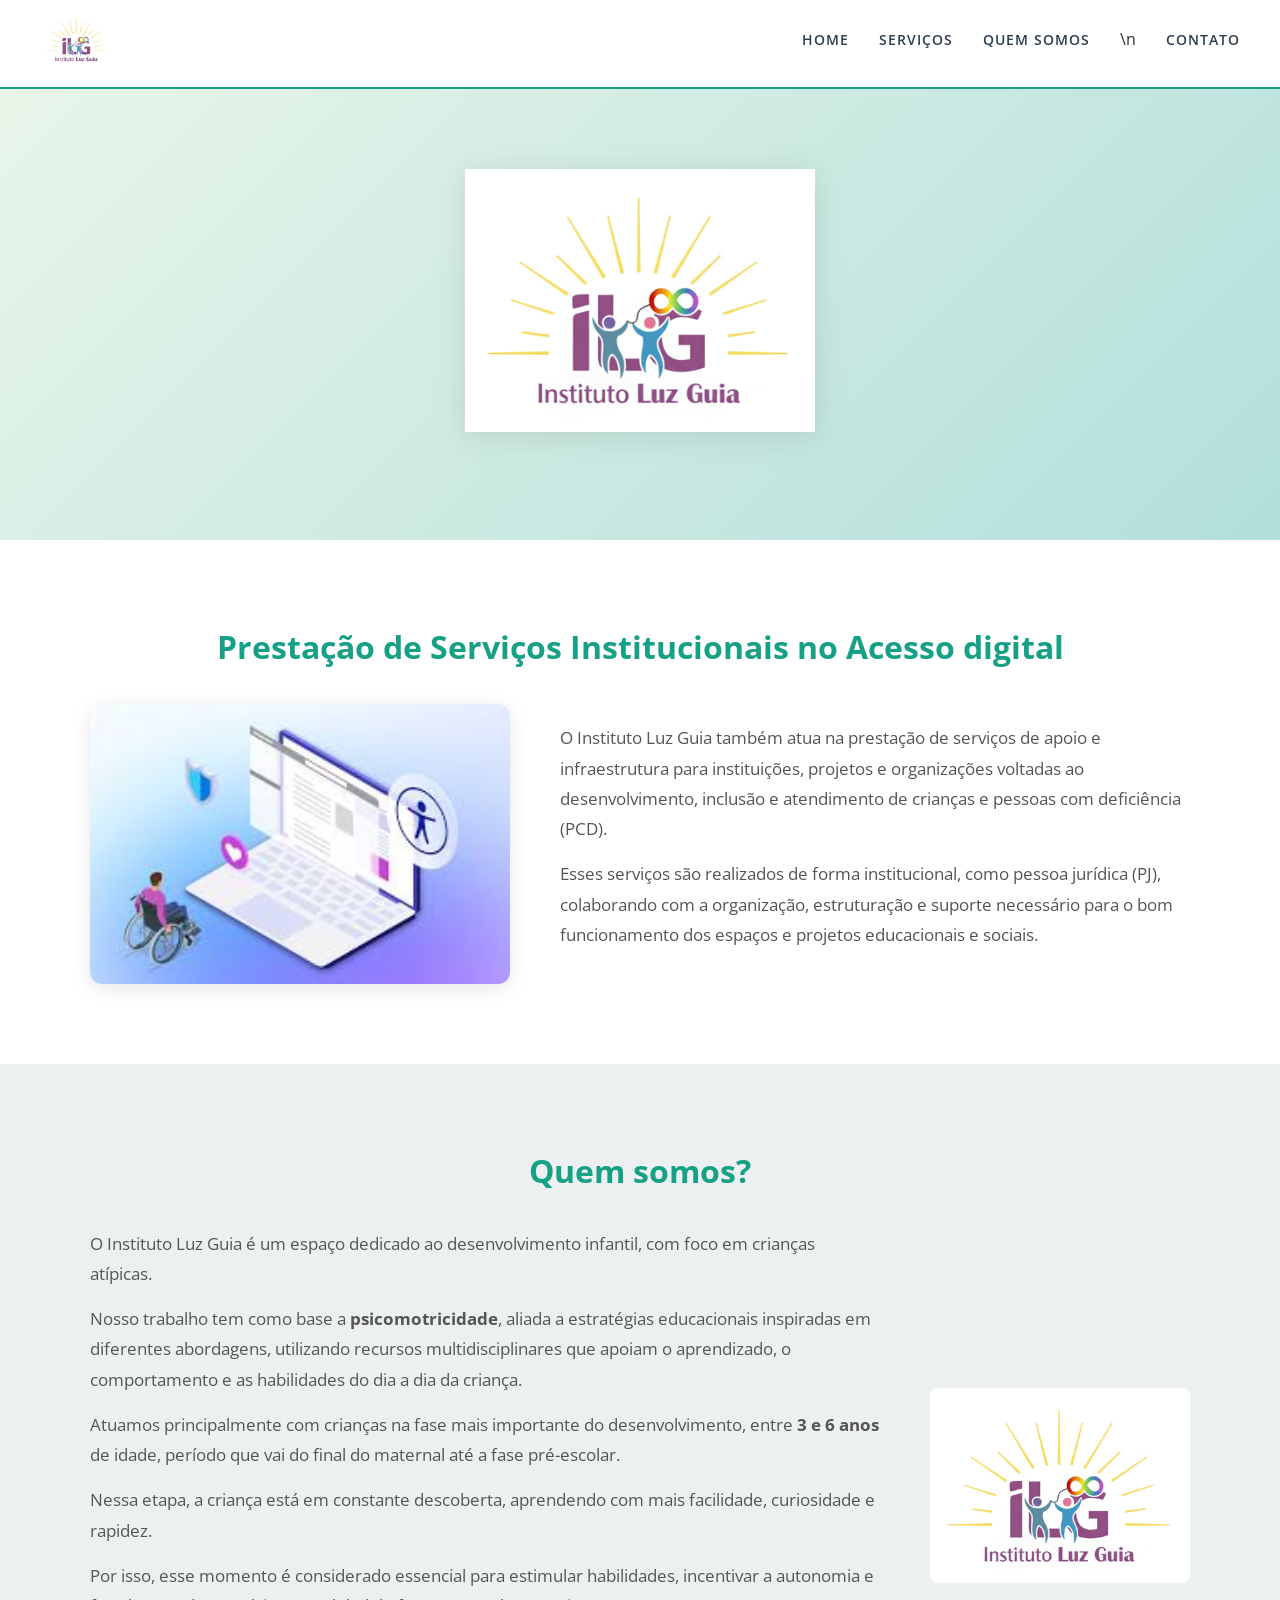
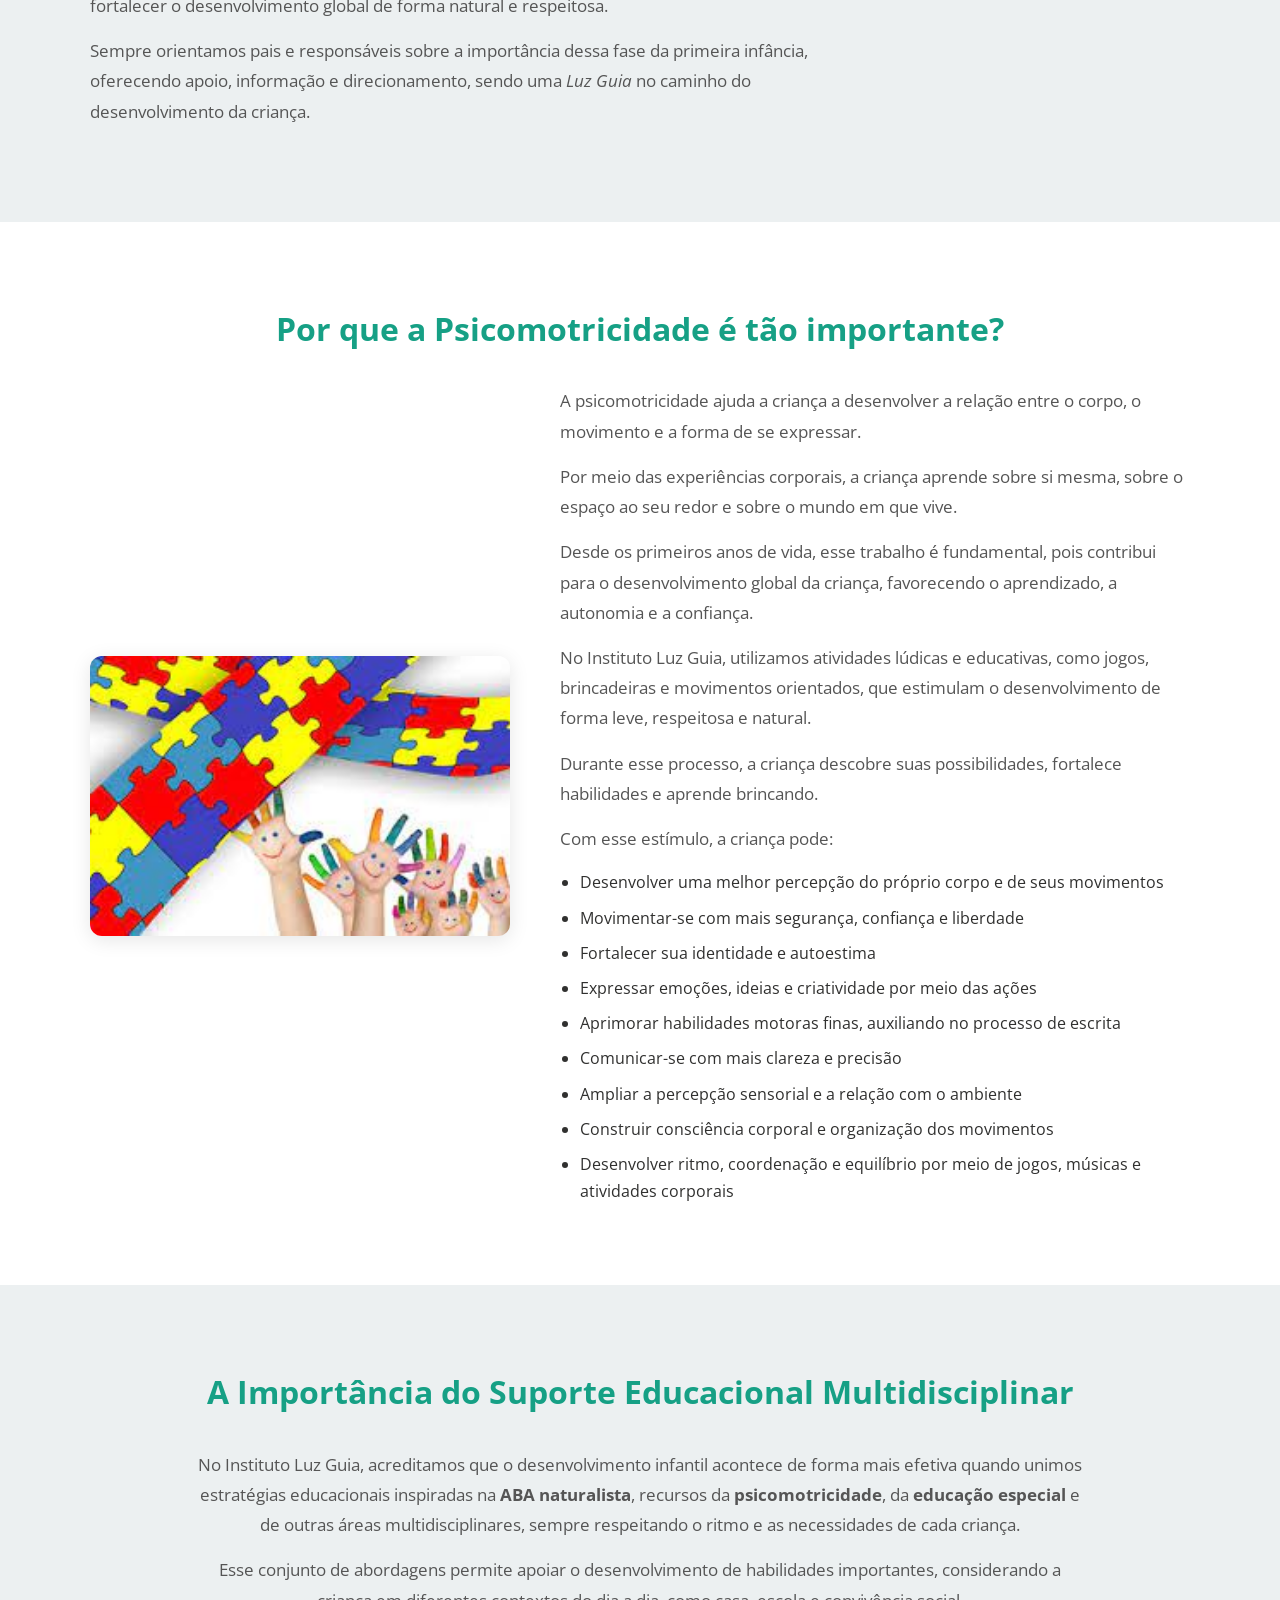
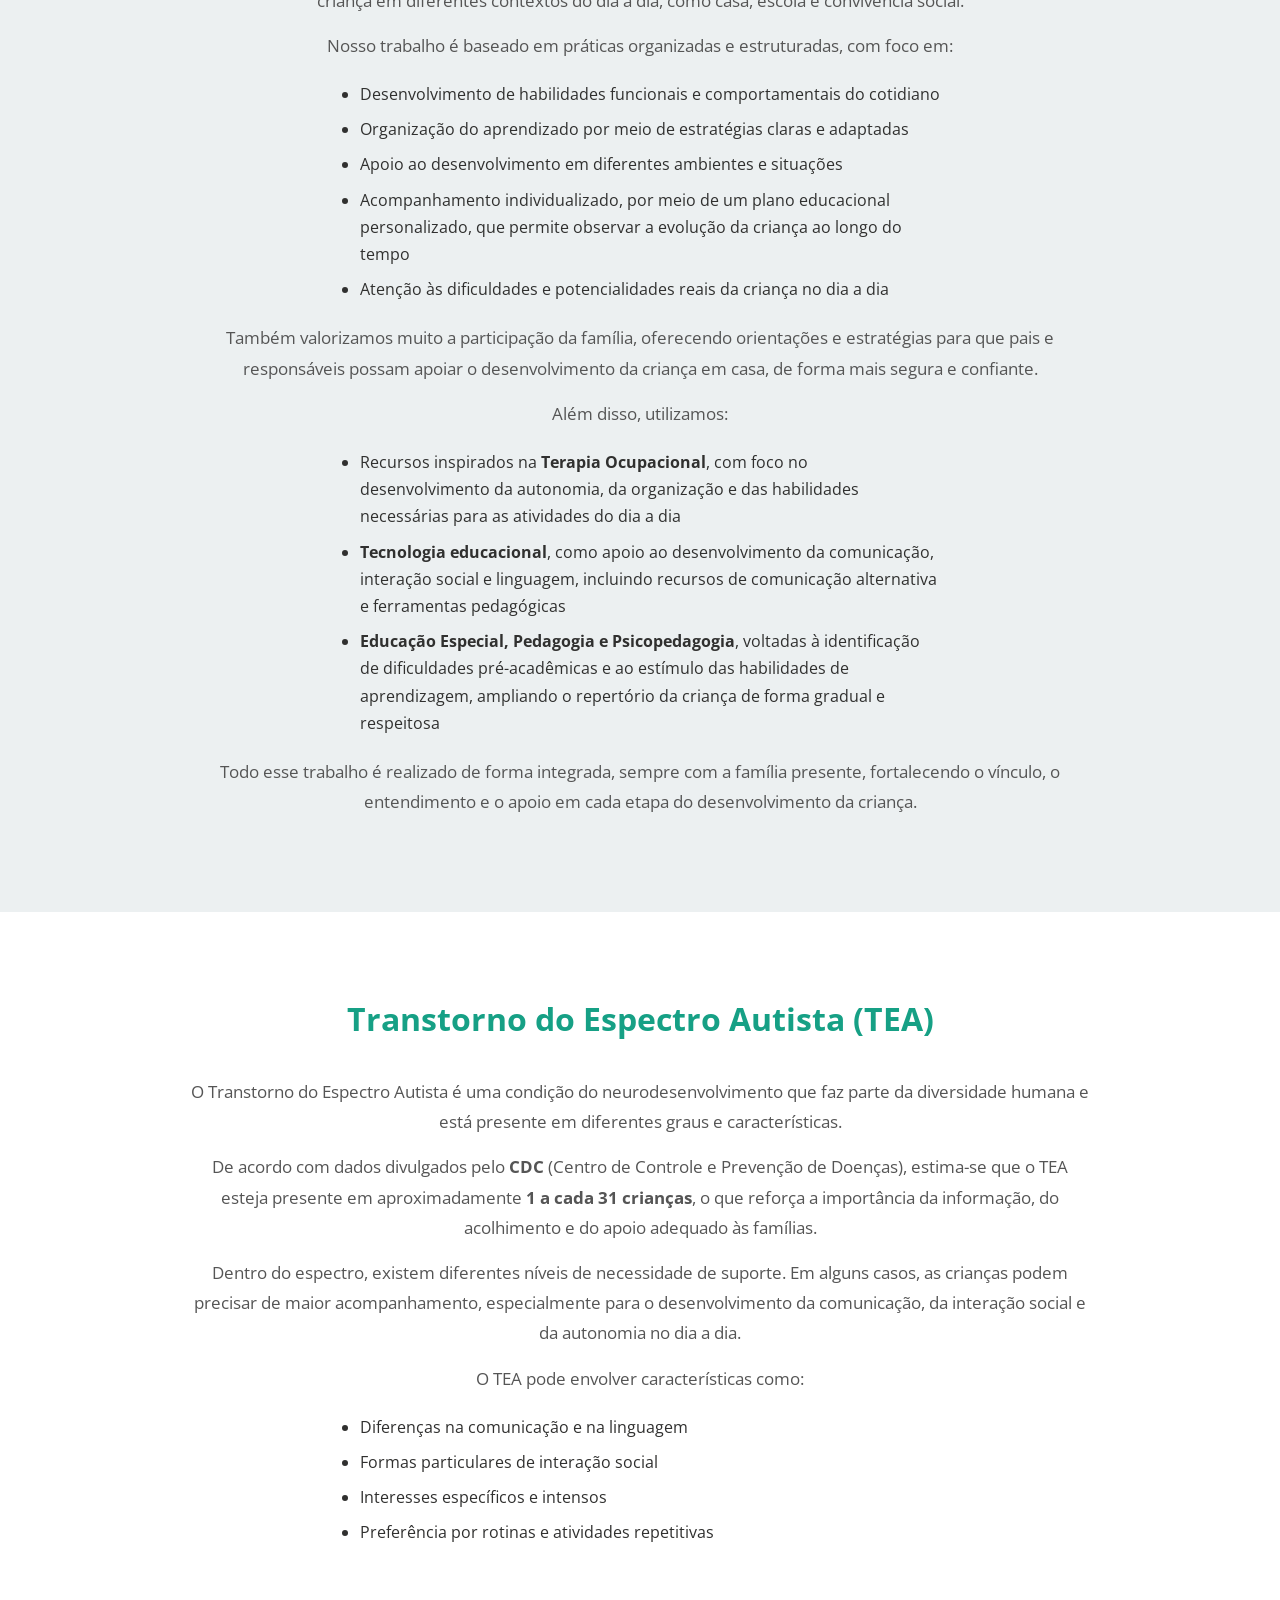
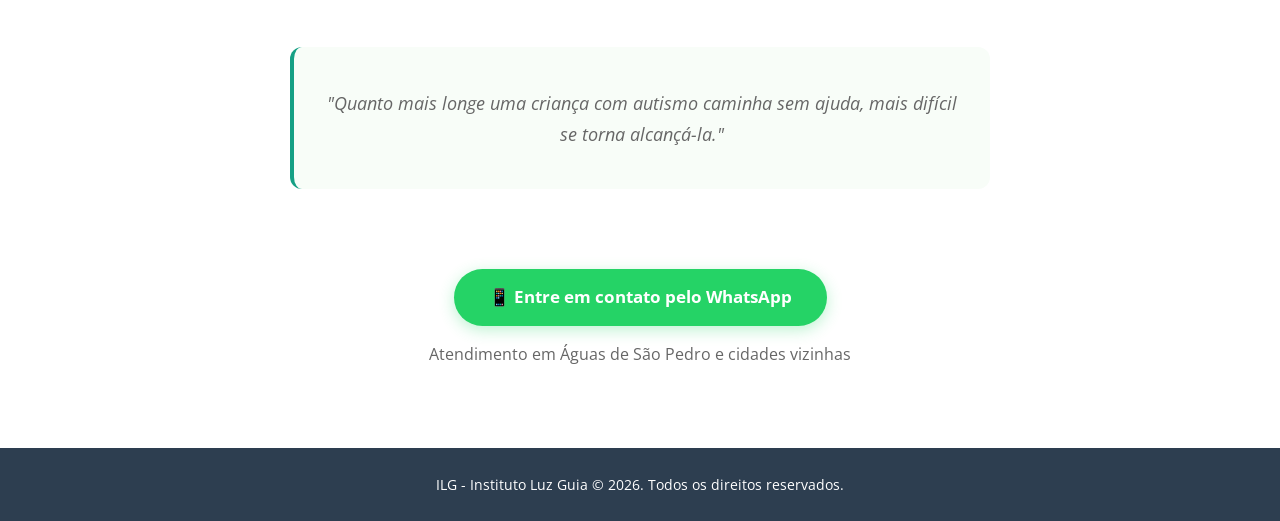
==== commit d79350ca: "Site completo: conteúdo total do original - Home, Serviços, Quem Somos, Contato" ====
--- a/index.html
+++ b/index.html
@@ -14,8 +14,7 @@
         <ul>
             <li><a href="./">HOME</a></li>
             <li><a href="./servicos.html">SERVIÇOS</a></li>
-            <li><a href="./quem-somos.html">QUEM SOMOS</a></li>
-            <li><a href="./contato.html">CONTATO</a></li>
+            <li><a href="./quem-somos.html">QUEM SOMOS</a></li>\n            <li><a href="./contato.html">CONTATO</a></li>
         </ul>
     </nav>
 
@@ -23,27 +22,29 @@
         <img src="img/logo-hero.png" alt="Instituto Luz Guia" class="hero-logo">
     </section>
 
-    <!-- PRESTAÇÃO DE SERVIÇOS -->
+    <!-- SERVIÇOS INSTITUCIONAIS -->
     <section class="section">
         <h2>Prestação de Serviços Institucionais no Acesso digital</h2>
         <div class="img-section">
-            <img src="img/servicos.jpg" alt="Instituto Luz Guia">
+            <img src="img/hero.jpg" alt="Instituto Luz Guia">
             <div class="text">
-                <p>O Instituto Luz Guia atua na prestação de serviços de apoio e infraestrutura para instituições, projetos e organizações voltadas ao desenvolvimento, inclusão e atendimento de crianças e pessoas com deficiência (PCD).</p>
+                <p>O Instituto Luz Guia também atua na prestação de serviços de apoio e infraestrutura para instituições, projetos e organizações voltadas ao desenvolvimento, inclusão e atendimento de crianças e pessoas com deficiência (PCD).</p>
                 <p>Esses serviços são realizados de forma institucional, como pessoa jurídica (PJ), colaborando com a organização, estruturação e suporte necessário para o bom funcionamento dos espaços e projetos educacionais e sociais.</p>
             </div>
         </div>
     </section>
 
-    <!-- QUEM SOMOS (resumo) -->
+    <!-- QUEM SOMOS? -->
     <section class="section section-alt">
-        <h2>Quem Somos</h2>
+        <h2>Quem somos?</h2>
         <div class="img-section">
             <div class="text">
                 <p>O Instituto Luz Guia é um espaço dedicado ao desenvolvimento infantil, com foco em crianças atípicas.</p>
-                <p>Nosso trabalho tem como base a <strong>psicomotricidade</strong>, aliada a estratégias educacionais inspiradas na ABA naturalista e recursos multidisciplinares que apoiam o aprendizado e as habilidades do dia a dia.</p>
-                <p>Atuamos com crianças entre <strong>3 e 6 anos</strong>, fase essencial para estimular habilidades, incentivar a autonomia e fortalecer o desenvolvimento global.</p>
-                <a href="./quem-somos.html" class="btn-link">Saiba mais →</a>
+                <p>Nosso trabalho tem como base a <strong>psicomotricidade</strong>, aliada a estratégias educacionais inspiradas em diferentes abordagens, utilizando recursos multidisciplinares que apoiam o aprendizado, o comportamento e as habilidades do dia a dia da criança.</p>
+                <p>Atuamos principalmente com crianças na fase mais importante do desenvolvimento, entre <strong>3 e 6 anos</strong> de idade, período que vai do final do maternal até a fase pré-escolar.</p>
+                <p>Nessa etapa, a criança está em constante descoberta, aprendendo com mais facilidade, curiosidade e rapidez.</p>
+                <p>Por isso, esse momento é considerado essencial para estimular habilidades, incentivar a autonomia e fortalecer o desenvolvimento global de forma natural e respeitosa.</p>
+                <p>Sempre orientamos pais e responsáveis sobre a importância dessa fase da primeira infância, oferecendo apoio, informação e direcionamento, sendo uma <em>Luz Guia</em> no caminho do desenvolvimento da criança.</p>
             </div>
             <img src="img/logo-hero.png" alt="Logo Instituto Luz Guia">
         </div>
@@ -56,22 +57,48 @@
             <img src="img/sobre.jpg" alt="Psicomotricidade">
             <div class="text">
                 <p>A psicomotricidade ajuda a criança a desenvolver a relação entre o corpo, o movimento e a forma de se expressar.</p>
-                <p>Com esse estímulo, a criança desenvolve melhor percepção corporal, segurança, autoestima, comunicação e coordenação motora.</p>
-                <a href="./quem-somos.html#psicomotricidade" class="btn-link">Saiba mais →</a>
+                <p>Por meio das experiências corporais, a criança aprende sobre si mesma, sobre o espaço ao seu redor e sobre o mundo em que vive.</p>
+                <p>Desde os primeiros anos de vida, esse trabalho é fundamental, pois contribui para o desenvolvimento global da criança, favorecendo o aprendizado, a autonomia e a confiança.</p>
+                <p>No Instituto Luz Guia, utilizamos atividades lúdicas e educativas, como jogos, brincadeiras e movimentos orientados, que estimulam o desenvolvimento de forma leve, respeitosa e natural.</p>
+                <p>Durante esse processo, a criança descobre suas possibilidades, fortalece habilidades e aprende brincando.</p>
+                <p>Com esse estímulo, a criança pode:</p>
+                <ul>
+                    <li>Desenvolver uma melhor percepção do próprio corpo e de seus movimentos</li>
+                    <li>Movimentar-se com mais segurança, confiança e liberdade</li>
+                    <li>Fortalecer sua identidade e autoestima</li>
+                    <li>Expressar emoções, ideias e criatividade por meio das ações</li>
+                    <li>Aprimorar habilidades motoras finas, auxiliando no processo de escrita</li>
+                    <li>Comunicar-se com mais clareza e precisão</li>
+                    <li>Ampliar a percepção sensorial e a relação com o ambiente</li>
+                    <li>Construir consciência corporal e organização dos movimentos</li>
+                    <li>Desenvolver ritmo, coordenação e equilíbrio por meio de jogos, músicas e atividades corporais</li>
+                </ul>
             </div>
         </div>
     </section>
 
-    <!-- MULTIDISCIPLINAR -->
+    <!-- SUPORTE MULTIDISCIPLINAR -->
     <section class="section section-alt">
         <h2>A Importância do Suporte Educacional Multidisciplinar</h2>
-        <div class="img-section">
-            <div class="text">
-                <p>Unimos estratégias educacionais inspiradas na <strong>ABA naturalista</strong>, recursos da <strong>psicomotricidade</strong>, da <strong>educação especial</strong> e de outras áreas, respeitando sempre o ritmo de cada criança.</p>
-                <p>Utilizamos também recursos de <strong>Terapia Ocupacional</strong>, <strong>tecnologia educacional</strong> e <strong>Educação Especial</strong>, sempre com a família presente.</p>
-                <a href="./servicos.html" class="btn-link">Saiba mais →</a>
-            </div>
-            <img src="img/contato.png" alt="Multidisciplinar">
+        <div class="text-full">
+            <p>No Instituto Luz Guia, acreditamos que o desenvolvimento infantil acontece de forma mais efetiva quando unimos estratégias educacionais inspiradas na <strong>ABA naturalista</strong>, recursos da <strong>psicomotricidade</strong>, da <strong>educação especial</strong> e de outras áreas multidisciplinares, sempre respeitando o ritmo e as necessidades de cada criança.</p>
+            <p>Esse conjunto de abordagens permite apoiar o desenvolvimento de habilidades importantes, considerando a criança em diferentes contextos do dia a dia, como casa, escola e convivência social.</p>
+            <p>Nosso trabalho é baseado em práticas organizadas e estruturadas, com foco em:</p>
+            <ul>
+                <li>Desenvolvimento de habilidades funcionais e comportamentais do cotidiano</li>
+                <li>Organização do aprendizado por meio de estratégias claras e adaptadas</li>
+                <li>Apoio ao desenvolvimento em diferentes ambientes e situações</li>
+                <li>Acompanhamento individualizado, por meio de um plano educacional personalizado, que permite observar a evolução da criança ao longo do tempo</li>
+                <li>Atenção às dificuldades e potencialidades reais da criança no dia a dia</li>
+            </ul>
+            <p>Também valorizamos muito a participação da família, oferecendo orientações e estratégias para que pais e responsáveis possam apoiar o desenvolvimento da criança em casa, de forma mais segura e confiante.</p>
+            <p>Além disso, utilizamos:</p>
+            <ul>
+                <li>Recursos inspirados na <strong>Terapia Ocupacional</strong>, com foco no desenvolvimento da autonomia, da organização e das habilidades necessárias para as atividades do dia a dia</li>
+                <li><strong>Tecnologia educacional</strong>, como apoio ao desenvolvimento da comunicação, interação social e linguagem, incluindo recursos de comunicação alternativa e ferramentas pedagógicas</li>
+                <li><strong>Educação Especial, Pedagogia e Psicopedagogia</strong>, voltadas à identificação de dificuldades pré-acadêmicas e ao estímulo das habilidades de aprendizagem, ampliando o repertório da criança de forma gradual e respeitosa</li>
+            </ul>
+            <p>Todo esse trabalho é realizado de forma integrada, sempre com a família presente, fortalecendo o vínculo, o entendimento e o apoio em cada etapa do desenvolvimento da criança.</p>
         </div>
     </section>
 
@@ -79,8 +106,16 @@
     <section class="section">
         <h2>Transtorno do Espectro Autista (TEA)</h2>
         <div class="text-full">
-            <p>O TEA é uma condição do neurodesenvolvimento presente em diferentes graus e características. Estima-se que <strong>1 em cada 31 crianças</strong> esteja no espectro.</p>
-            <p>Dentro do espectro, existem diferentes níveis de suporte. Nosso trabalho respeita e acompanha o desenvolvimento de cada criança.</p>
+            <p>O Transtorno do Espectro Autista é uma condição do neurodesenvolvimento que faz parte da diversidade humana e está presente em diferentes graus e características.</p>
+            <p>De acordo com dados divulgados pelo <strong>CDC</strong> (Centro de Controle e Prevenção de Doenças), estima-se que o TEA esteja presente em aproximadamente <strong>1 a cada 31 crianças</strong>, o que reforça a importância da informação, do acolhimento e do apoio adequado às famílias.</p>
+            <p>Dentro do espectro, existem diferentes níveis de necessidade de suporte. Em alguns casos, as crianças podem precisar de maior acompanhamento, especialmente para o desenvolvimento da comunicação, da interação social e da autonomia no dia a dia.</p>
+            <p>O TEA pode envolver características como:</p>
+            <ul>
+                <li>Diferenças na comunicação e na linguagem</li>
+                <li>Formas particulares de interação social</li>
+                <li>Interesses específicos e intensos</li>
+                <li>Preferência por rotinas e atividades repetitivas</li>
+            </ul>
         </div>
     </section>
 
@@ -91,7 +126,8 @@
 
     <!-- CONTATO -->
     <div class="section" style="text-align: center;">
-        <a href="https://wa.me/5519996374976" class="btn-whatsapp">📱 Fale pelo WhatsApp</a>
+        <a href="https://wa.me/5519996374976" class="btn-whatsapp">📱 Entre em contato pelo WhatsApp</a>
+        <p style="margin-top:15px; color:#666;">Atendimento em Águas de São Pedro e cidades vizinhas</p>
     </div>
 
     <footer>
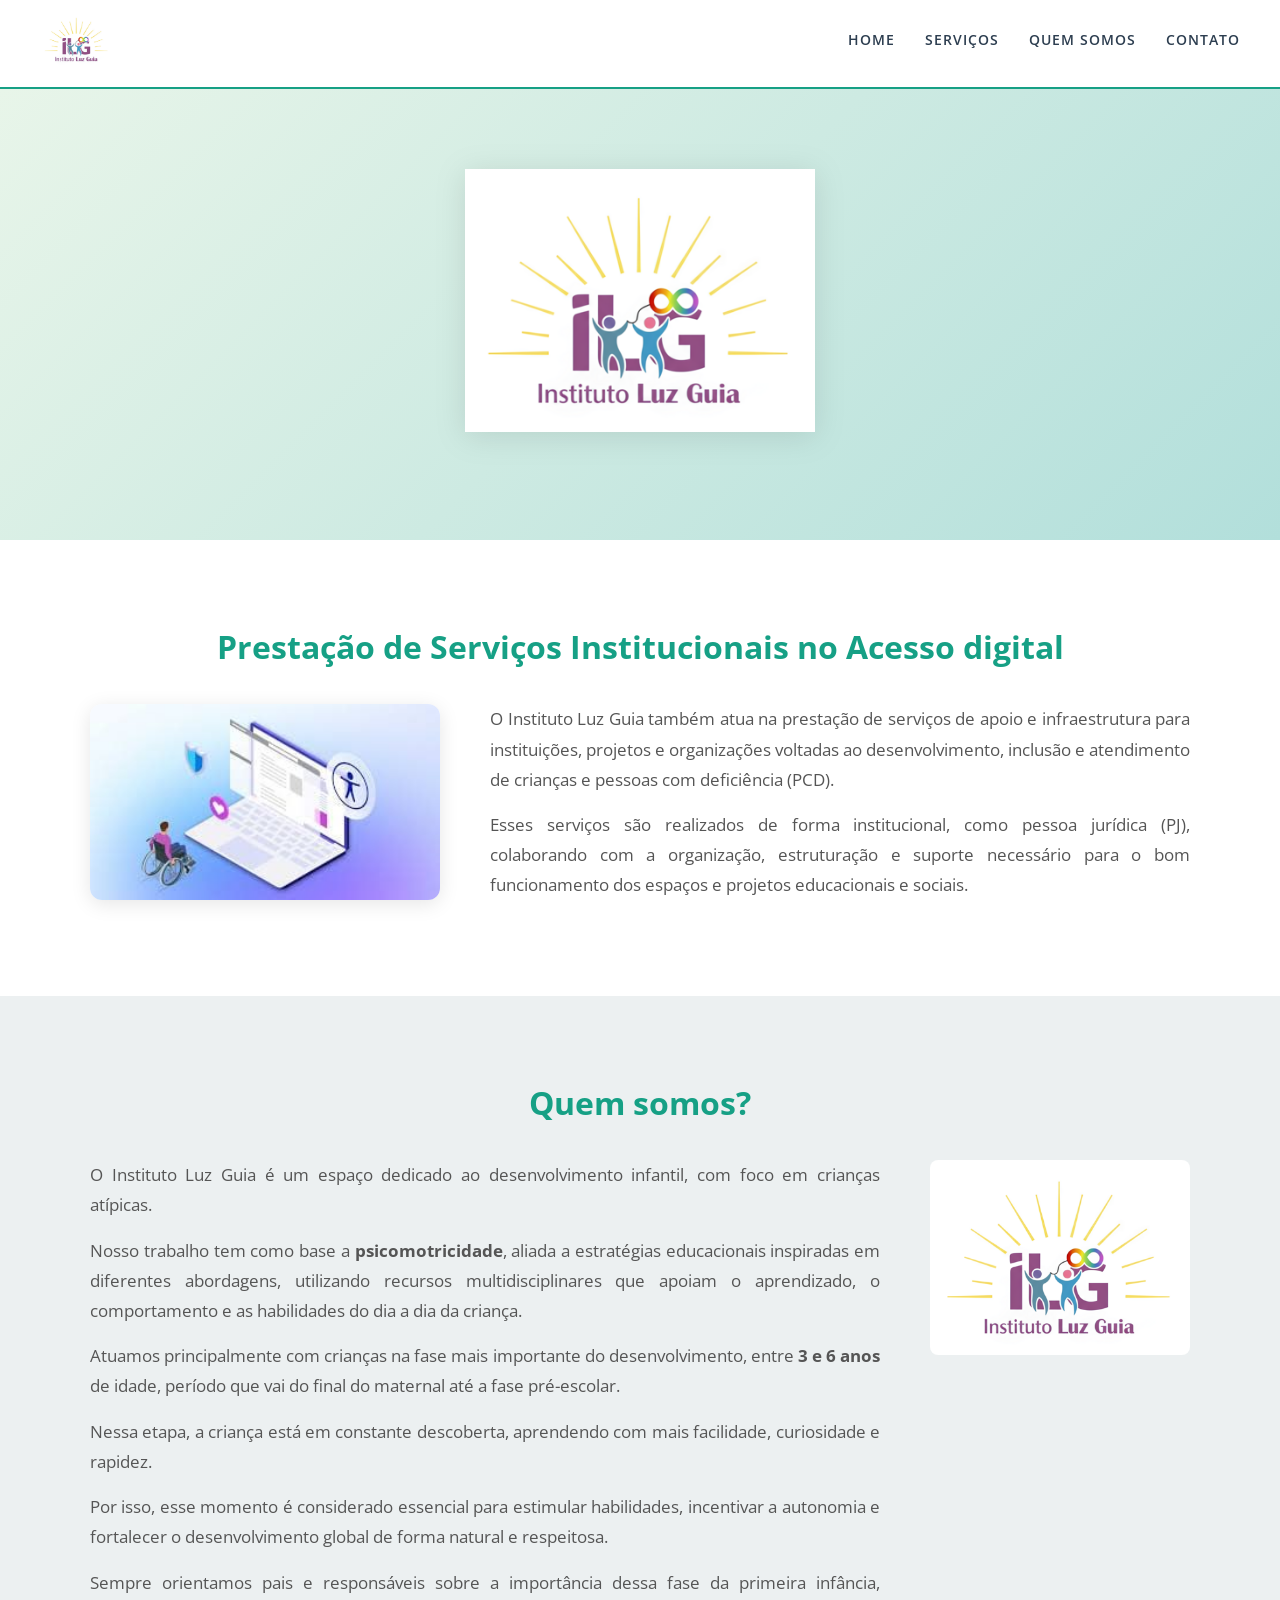
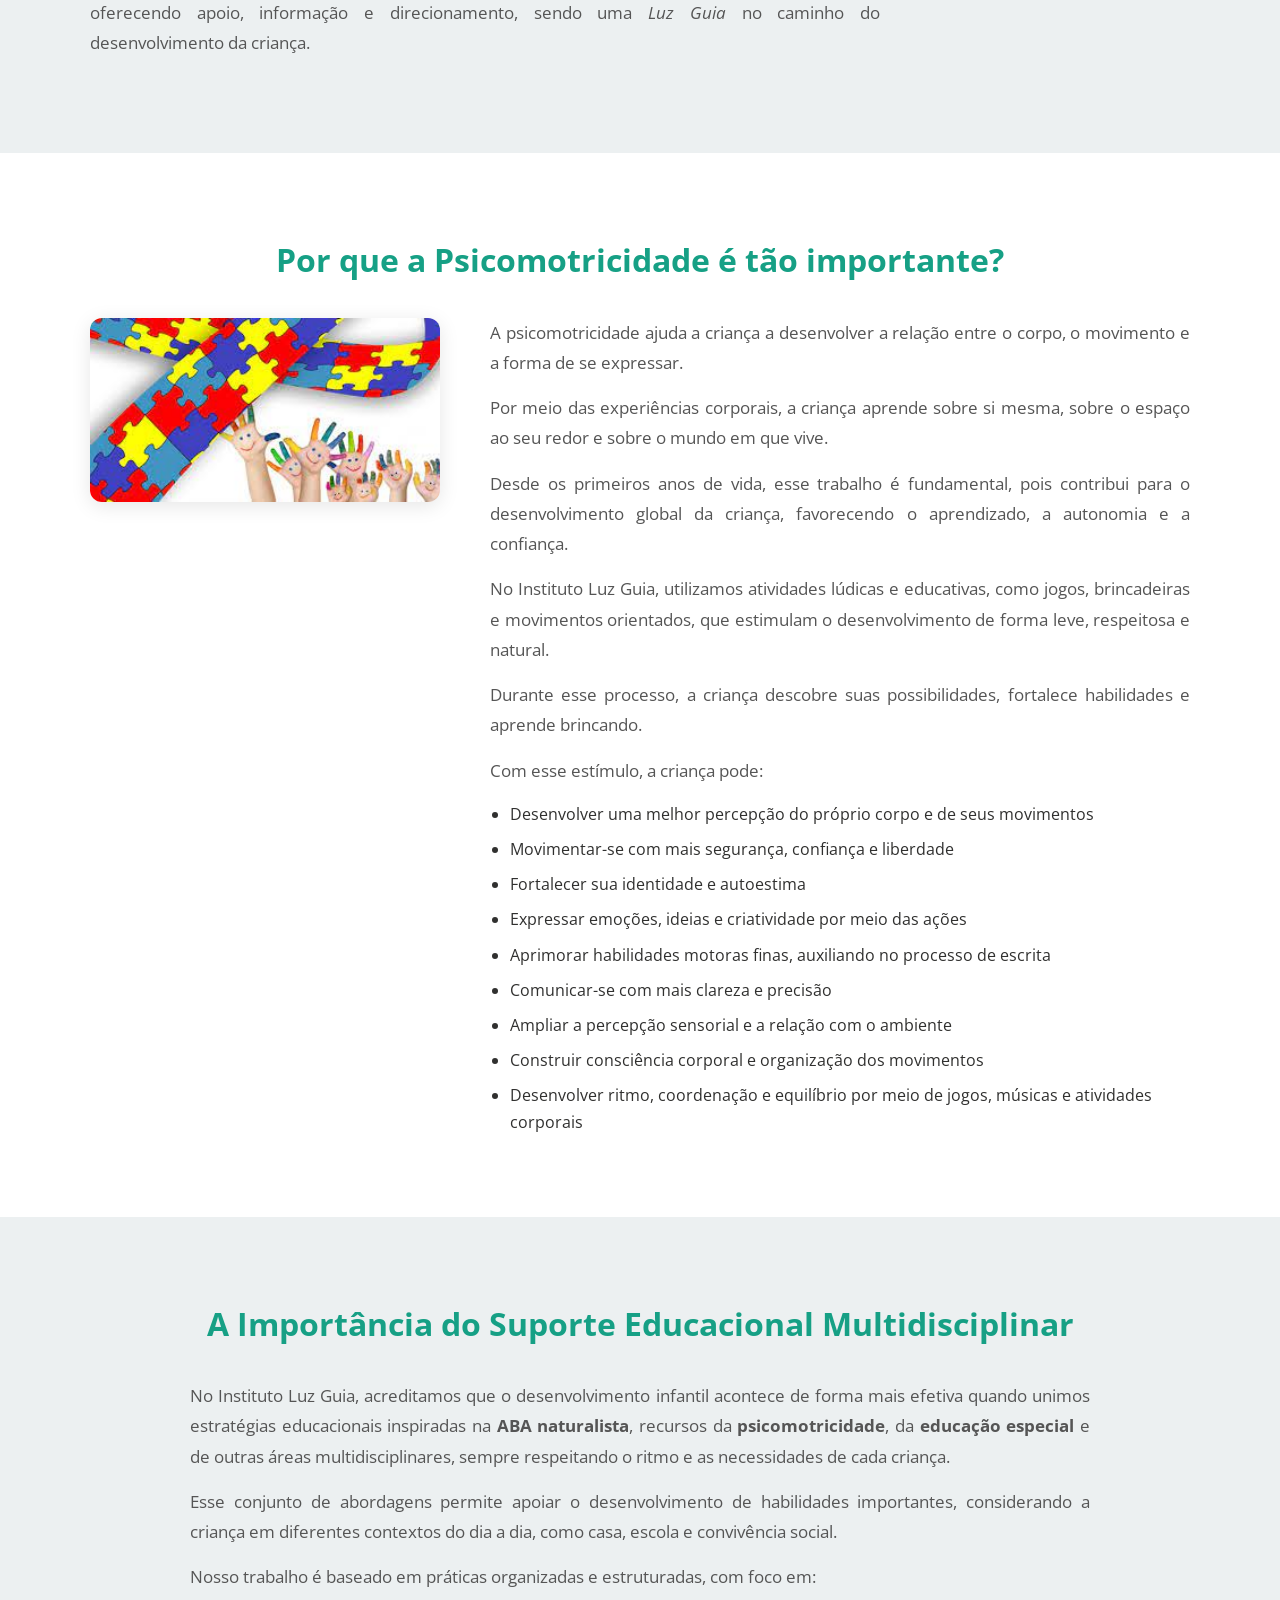
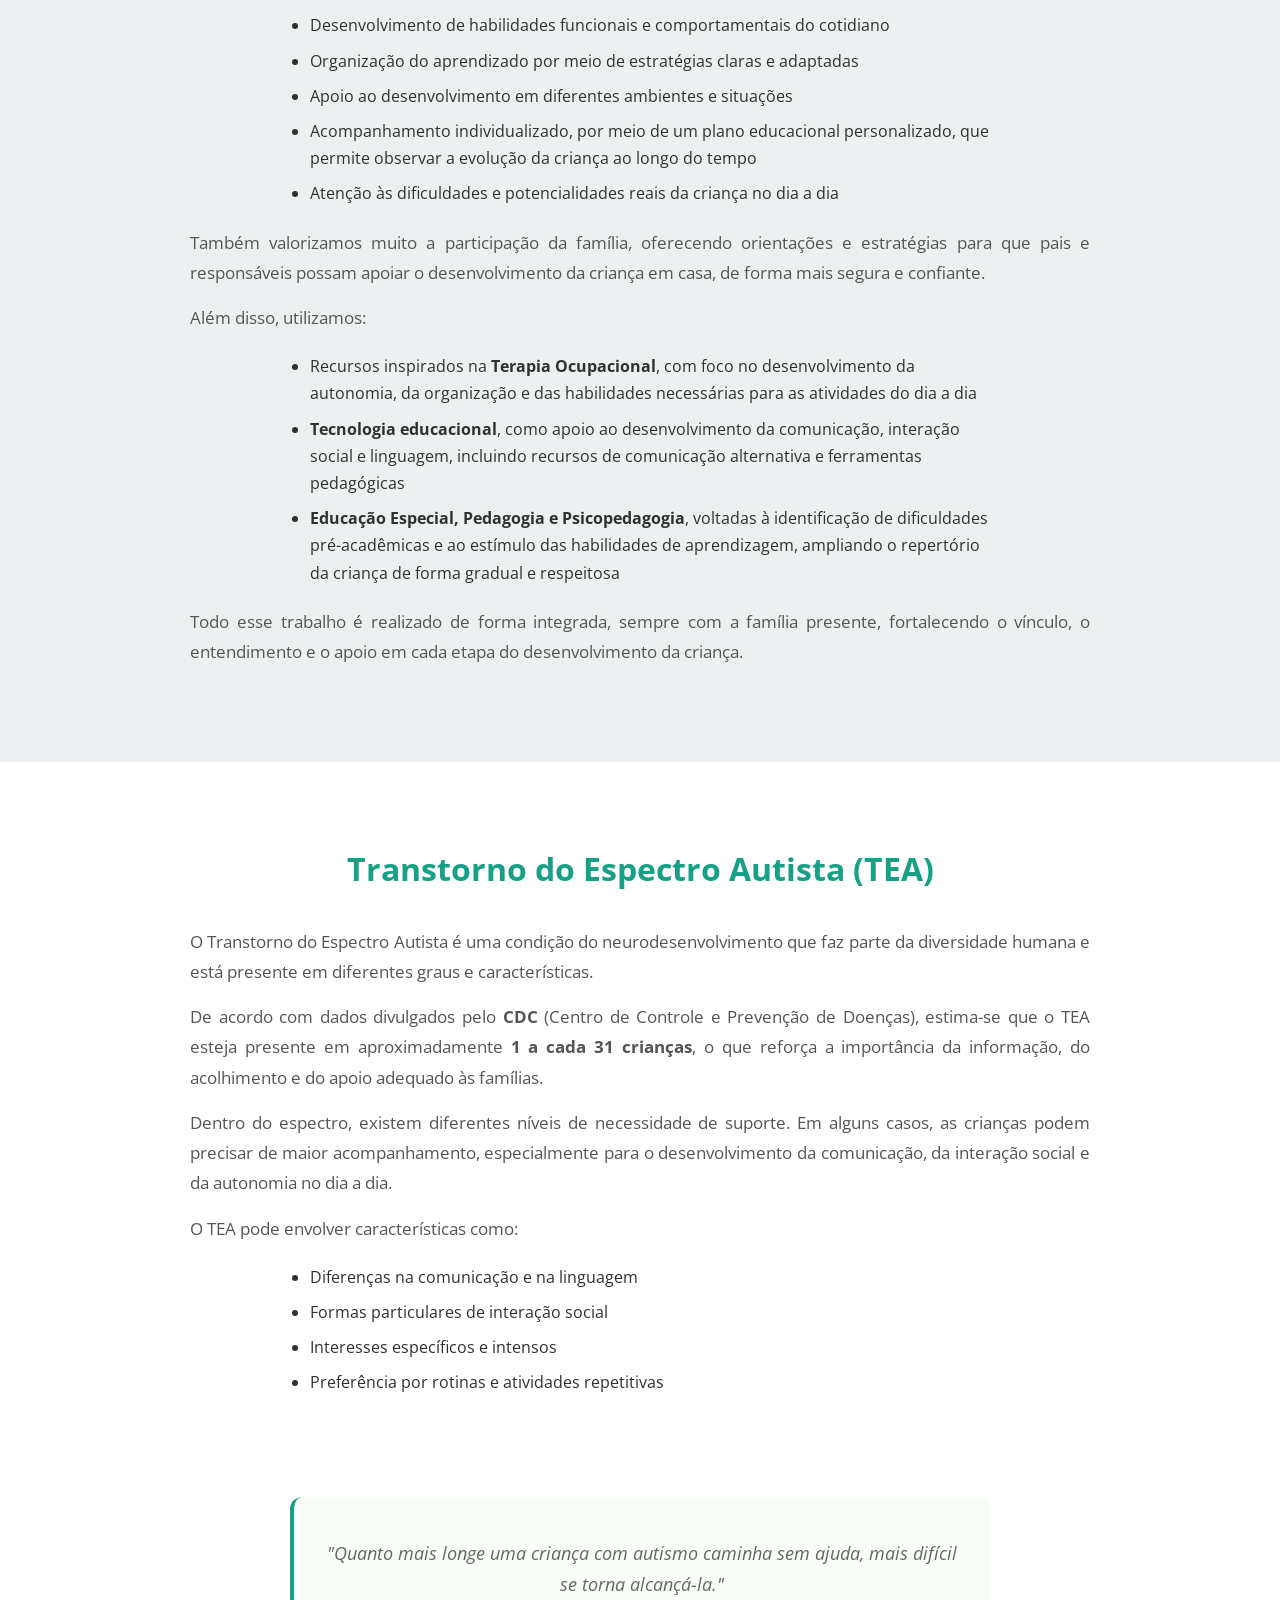
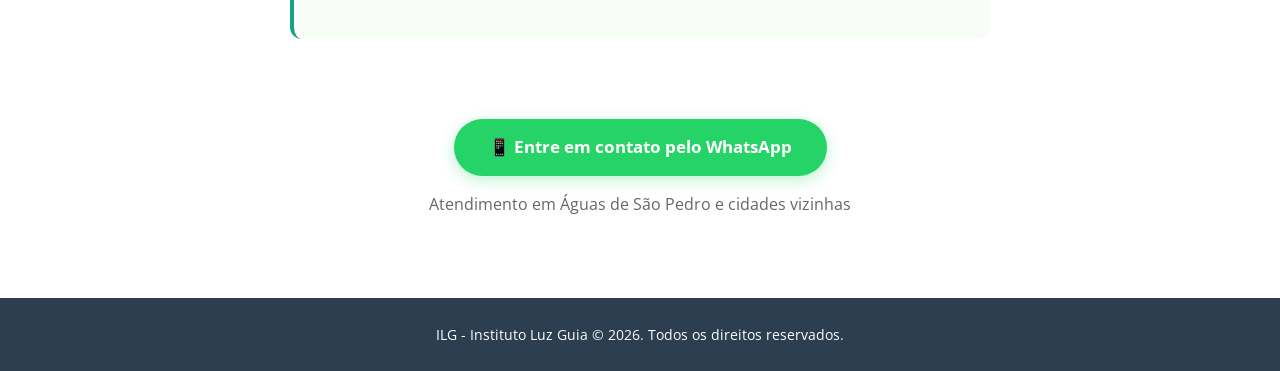
==== commit ff939f74: "Removeu \n na navbar do index.html" ====
--- a/index.html
+++ b/index.html
@@ -14,7 +14,8 @@
         <ul>
             <li><a href="./">HOME</a></li>
             <li><a href="./servicos.html">SERVIÇOS</a></li>
-            <li><a href="./quem-somos.html">QUEM SOMOS</a></li>\n            <li><a href="./contato.html">CONTATO</a></li>
+            <li><a href="./quem-somos.html">QUEM SOMOS</a></li>
+            <li><a href="./contato.html">CONTATO</a></li>
         </ul>
     </nav>
 
--- a/style.css
+++ b/style.css
@@ -54,6 +54,9 @@
 .hero p {
     font-size: 1.1em;
     color: var(--secondary);
+    text-align: center;
+    max-width: 600px;
+    margin: 0 auto;
 }
 .hero-logo {
     width: 350px;
@@ -96,16 +99,14 @@
 /* IMAGE + TEXT */
 .img-section {
     display: flex;
-    align-items: center;
+    align-items: flex-start;
     gap: 50px;
     max-width: 1100px;
     margin: 0 auto;
 }
 .img-section img {
-    flex: 0 0 420px;
-    width: 420px;
-    height: 280px;
-    object-fit: cover;
+    flex: 0 0 350px;
+    width: 350px;
     border-radius: 12px;
     box-shadow: 0 4px 20px rgba(0,0,0,0.1);
 }
@@ -117,7 +118,13 @@
     border-radius: 8px;
 }
 .text { flex: 1; }
-.text p { margin-bottom: 15px; color: #555; font-size: 1.05em; line-height: 1.8; }
+.text p {
+    margin-bottom: 15px;
+    color: #555;
+    font-size: 1.05em;
+    line-height: 1.8;
+    text-align: justify;
+}
 
 /* FULL WIDTH TEXT */
 .text-full {
@@ -129,11 +136,53 @@
     color: #555;
     font-size: 1.05em;
     line-height: 1.8;
-    text-align: center;
+    text-align: justify;
+}
+.text-full h3 {
+    color: var(--primary);
+    margin-top: 30px;
+    margin-bottom: 10px;
+    font-size: 1.2em;
 }
 .text-full ul {
-    max-width: 600px;
+    max-width: 700px;
     margin: 20px auto;
+}
+
+/* HERO WITH IMAGE */
+.hero-image {
+    border-radius: 12px;
+    box-shadow: 0 4px 20px rgba(0,0,0,0.1);
+    margin-top: 15px;
+}
+
+/* DESTAQUES (Quem Somos) */
+.destaques {
+    list-style: none;
+    max-width: 900px;
+    margin: 30px auto;
+    padding: 0;
+}
+.destaques li {
+    padding: 20px 25px 20px 55px;
+    position: relative;
+    margin-bottom: 15px;
+    background: var(--white);
+    border-radius: 10px;
+    border-left: 4px solid var(--primary);
+    box-shadow: 0 2px 10px rgba(0,0,0,0.06);
+    line-height: 1.8;
+    font-size: 1.05em;
+    color: #555;
+}
+.destaques li::before {
+    content: "➤";
+    position: absolute;
+    left: 20px;
+    top: 50%;
+    transform: translateY(-50%);
+    color: var(--primary);
+    font-size: 1.2em;
 }
 
 /* QUOTE */
@@ -158,6 +207,20 @@
     padding: 25px;
     font-size: 0.85em;
 }
+
+/* CONTATO PAGE */
+.contato-wrapper {
+    max-width: 700px;
+    margin: 0 auto;
+    text-align: center;
+}
+.contato-info h2 {
+    color: var(--primary);
+    margin-bottom: 15px;
+    margin-top: 30px;
+}
+.contato-info h2:first-child { margin-top: 0; }
+.contato-info p { color: #555; margin-bottom: 10px; font-size: 1.05em; }
 
 /* RESPONSIVE */
 @media (max-width: 768px) {
